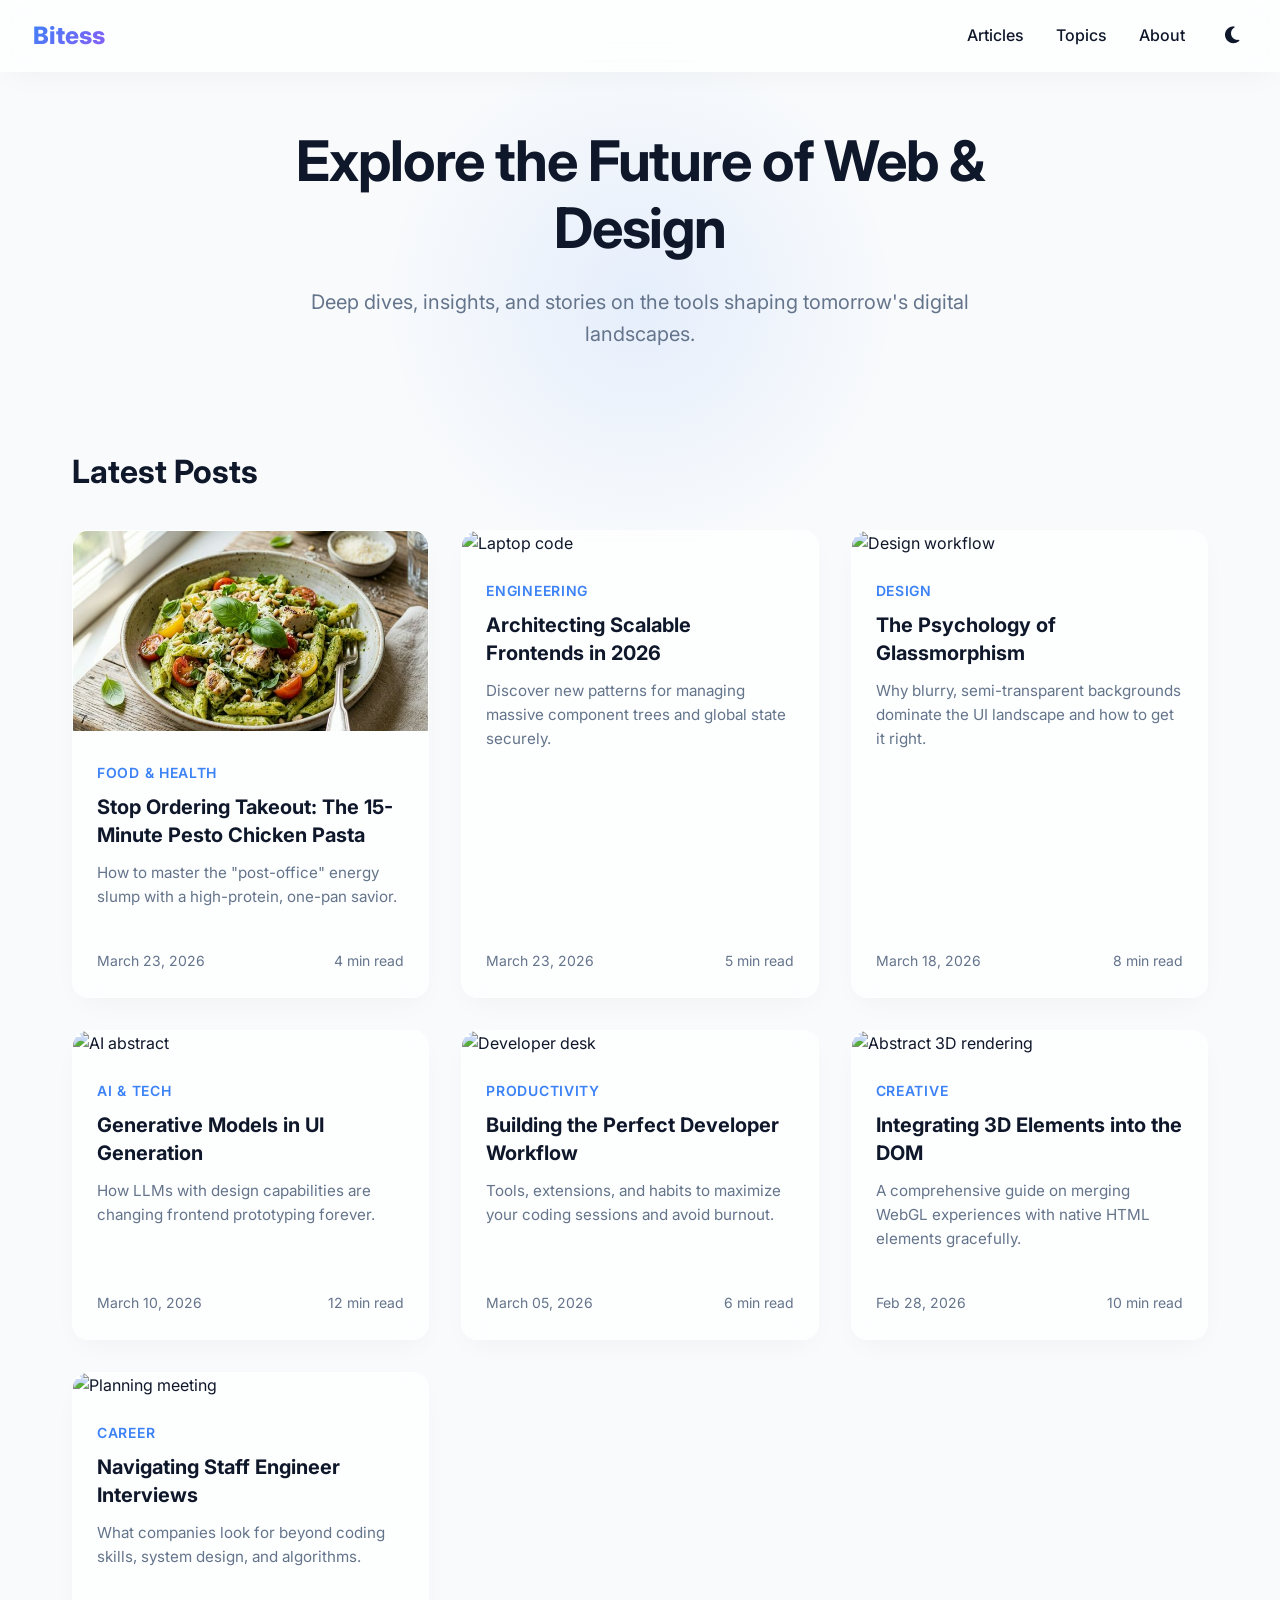
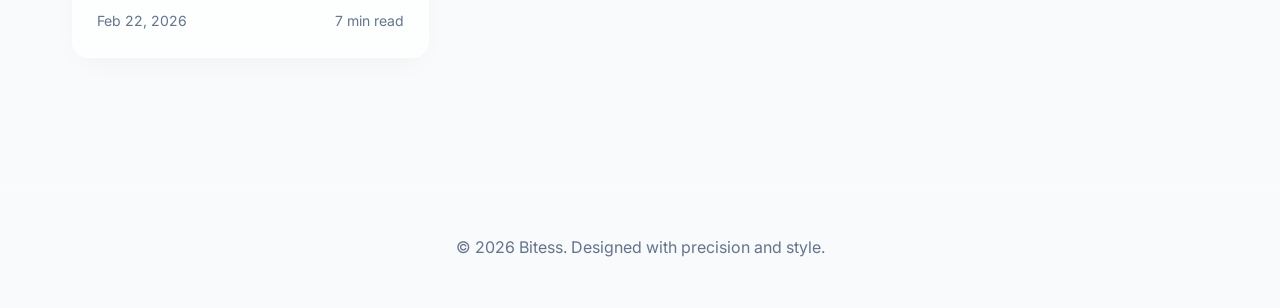
==== index.html @ e45619f3 "Update AdSense Publisher ID" ====
<!DOCTYPE html>
<html lang="en" data-theme="dark">
<head>
    <meta charset="UTF-8">
    <meta name="viewport" content="width=device-width, initial-scale=1.0">
    <meta name="description" content="A visually stunning modern blog exploring tech, design, and beyond.">
    <title>Bitess | Home</title>
    <!-- Modern Font: Inter -->
    <link href="https://fonts.googleapis.com/css2?family=Inter:wght@400;500;600;700;800&display=swap" rel="stylesheet">
    <!-- Google AdSense Placeholder (Replace Client ID) -->
    <script async src="https://pagead2.googlesyndication.com/pagead/js/adsbygoogle.js?client=332-722-9307" crossorigin="anonymous"></script>
    <!-- Font Awesome for dark mode icon -->
    <link rel="stylesheet" href="https://cdnjs.cloudflare.com/ajax/libs/font-awesome/6.4.0/css/all.min.css">
    <link rel="stylesheet" href="styles.css">
</head>
<body>
    <nav class="glass">
        <a href="index.html" class="logo">Bitess</a>
        <div class="nav-links">
            <a href="#">Articles</a>
            <a href="#">Topics</a>
            <a href="#">About</a>
            <button id="theme-toggle" aria-label="Toggle Theme">
                <i class="fas fa-sun"></i>
            </button>
        </div>
    </nav>

    <header class="hero">
        <h1 class="fade-up">Explore the Future of Web & Design</h1>
        <p class="fade-up">Deep dives, insights, and stories on the tools shaping tomorrow's digital landscapes.</p>
    </header>

    <main class="container">
        <h2 class="section-title fade-up">Latest Posts</h2>

        <!-- Google AdSense Ad Unit Placeholder -->
        <div style="text-align: center; margin: 2rem 0;" class="fade-up">
            <ins class="adsbygoogle"
                 style="display:block"
                 data-ad-client="332-722-9307"
                 data-ad-slot="XXXXXXXXXX"
                 data-ad-format="auto"
                 data-full-width-responsive="true"></ins>
            <script>
                 (adsbygoogle = window.adsbygoogle || []).push({});
            </script>
        </div>
        
        <div class="blog-grid">
            <!-- New Blog Card -->
            <a href="pesto-chicken-pasta.html" class="blog-card glass fade-up">
                <div class="card-img-wrapper">
                    <img src="assets/pesto.png" alt="Pesto Chicken Pasta" class="card-img">
                </div>
                <div class="card-content">
                    <span class="card-tag">Food & Health</span>
                    <h3 class="card-title">Stop Ordering Takeout: The 15-Minute Pesto Chicken Pasta</h3>
                    <p class="card-excerpt">How to master the "post-office" energy slump with a high-protein, one-pan savior.</p>
                    <div class="card-footer">
                        <span>March 23, 2026</span>
                        <span>4 min read</span>
                    </div>
                </div>
            </a>

            <!-- Blog Card 1 -->
            <a href="post.html" class="blog-card glass fade-up">
                <div class="card-img-wrapper">
                    <img src="https://images.unsplash.com/photo-1498050108023-c5249f4df085?auto=format&fit=crop&w=600&q=80" alt="Laptop code" class="card-img">
                </div>
                <div class="card-content">
                    <span class="card-tag">Engineering</span>
                    <h3 class="card-title">Architecting Scalable Frontends in 2026</h3>
                    <p class="card-excerpt">Discover new patterns for managing massive component trees and global state securely.</p>
                    <div class="card-footer">
                        <span>March 23, 2026</span>
                        <span>5 min read</span>
                    </div>
                </div>
            </a>

            <!-- Blog Card 2 -->
            <a href="post.html" class="blog-card glass fade-up">
                <div class="card-img-wrapper">
                    <img src="https://images.unsplash.com/photo-1558655146-d09347e92766?auto=format&fit=crop&w=600&q=80" alt="Design workflow" class="card-img">
                </div>
                <div class="card-content">
                    <span class="card-tag">Design</span>
                    <h3 class="card-title">The Psychology of Glassmorphism</h3>
                    <p class="card-excerpt">Why blurry, semi-transparent backgrounds dominate the UI landscape and how to get it right.</p>
                    <div class="card-footer">
                        <span>March 18, 2026</span>
                        <span>8 min read</span>
                    </div>
                </div>
            </a>

            <!-- Blog Card 3 -->
            <a href="post.html" class="blog-card glass fade-up">
                <div class="card-img-wrapper">
                    <img src="https://images.unsplash.com/photo-1550745165-9bc0b252726f?auto=format&fit=crop&w=600&q=80" alt="AI abstract" class="card-img">
                </div>
                <div class="card-content">
                    <span class="card-tag">AI & Tech</span>
                    <h3 class="card-title">Generative Models in UI Generation</h3>
                    <p class="card-excerpt">How LLMs with design capabilities are changing frontend prototyping forever.</p>
                    <div class="card-footer">
                        <span>March 10, 2026</span>
                        <span>12 min read</span>
                    </div>
                </div>
            </a>
            
            <!-- Blog Card 4 -->
            <a href="post.html" class="blog-card glass fade-up">
                <div class="card-img-wrapper">
                    <img src="https://images.unsplash.com/photo-1510915228340-29c85a43dcfe?auto=format&fit=crop&w=600&q=80" alt="Developer desk" class="card-img">
                </div>
                <div class="card-content">
                    <span class="card-tag">Productivity</span>
                    <h3 class="card-title">Building the Perfect Developer Workflow</h3>
                    <p class="card-excerpt">Tools, extensions, and habits to maximize your coding sessions and avoid burnout.</p>
                    <div class="card-footer">
                        <span>March 05, 2026</span>
                        <span>6 min read</span>
                    </div>
                </div>
            </a>

            <!-- Blog Card 5 -->
            <a href="post.html" class="blog-card glass fade-up">
                <div class="card-img-wrapper">
                    <img src="https://images.unsplash.com/photo-1618005182384-a83a8bd57fbe?auto=format&fit=crop&w=600&q=80" alt="Abstract 3D rendering" class="card-img">
                </div>
                <div class="card-content">
                    <span class="card-tag">Creative</span>
                    <h3 class="card-title">Integrating 3D Elements into the DOM</h3>
                    <p class="card-excerpt">A comprehensive guide on merging WebGL experiences with native HTML elements gracefully.</p>
                    <div class="card-footer">
                        <span>Feb 28, 2026</span>
                        <span>10 min read</span>
                    </div>
                </div>
            </a>

            <!-- Blog Card 6 -->
            <a href="post.html" class="blog-card glass fade-up">
                <div class="card-img-wrapper">
                    <img src="https://images.unsplash.com/photo-1454165804606-c3d57bc86b40?auto=format&fit=crop&w=600&q=80" alt="Planning meeting" class="card-img">
                </div>
                <div class="card-content">
                    <span class="card-tag">Career</span>
                    <h3 class="card-title">Navigating Staff Engineer Interviews</h3>
                    <p class="card-excerpt">What companies look for beyond coding skills, system design, and algorithms.</p>
                    <div class="card-footer">
                        <span>Feb 22, 2026</span>
                        <span>7 min read</span>
                    </div>
                </div>
            </a>
        </div>
    </main>

    <footer class="fade-up">
        <p>&copy; 2026 Bitess. Designed with precision and style.</p>
    </footer>

    <script src="script.js"></script>
</body>
</html>
---- styles.css ----
:root {
  --bg-color: #f8fafc;
  --text-main: #0f172a;
  --text-muted: #64748b;
  --accent: #3b82f6;
  --accent-hover: #2563eb;
  --card-bg: rgba(255, 255, 255, 0.7);
  --card-border: rgba(255, 255, 255, 0.5);
  --shadow: 0 10px 30px -10px rgba(0, 0, 0, 0.05);
  --nav-bg: rgba(248, 250, 252, 0.8);
  --gradient-1: #3b82f6;
  --gradient-2: #8b5cf6;
}

[data-theme="dark"] {
  --bg-color: #0f172a;
  --text-main: #f8fafc;
  --text-muted: #94a3b8;
  --accent: #60a5fa;
  --accent-hover: #93c5fd;
  --card-bg: rgba(30, 41, 59, 0.7);
  --card-border: rgba(255, 255, 255, 0.1);
  --shadow: 0 10px 30px -10px rgba(0, 0, 0, 0.5);
  --nav-bg: rgba(15, 23, 42, 0.8);
}

* {
  margin: 0;
  padding: 0;
  box-sizing: border-box;
}

body {
  font-family: 'Inter', sans-serif;
  background-color: var(--bg-color);
  color: var(--text-main);
  line-height: 1.6;
  transition: background-color 0.3s ease, color 0.3s ease;
  overflow-x: hidden;
}

/* Glassmorphism Utilities */
.glass {
  background: var(--card-bg);
  backdrop-filter: blur(12px);
  -webkit-backdrop-filter: blur(12px);
  border: 1px solid var(--card-border);
  box-shadow: var(--shadow);
}

/* Navigation */
nav {
  position: fixed;
  top: 0;
  width: 100%;
  z-index: 1000;
  padding: 1rem 2rem;
  display: flex;
  justify-content: space-between;
  align-items: center;
  border-bottom: 1px solid var(--card-border);
  background: var(--nav-bg);
  backdrop-filter: blur(16px);
  -webkit-backdrop-filter: blur(16px);
  transition: background-color 0.3s ease;
}

.logo {
  font-size: 1.5rem;
  font-weight: 800;
  background: linear-gradient(135deg, var(--gradient-1), var(--gradient-2));
  -webkit-background-clip: text;
  -webkit-text-fill-color: transparent;
  text-decoration: none;
}

.nav-links {
  display: flex;
  gap: 2rem;
  align-items: center;
}

.nav-links a {
  text-decoration: none;
  color: var(--text-main);
  font-weight: 500;
  transition: color 0.2s ease;
}

.nav-links a:hover {
  color: var(--accent);
}

#theme-toggle {
  background: none;
  border: none;
  color: var(--text-main);
  cursor: pointer;
  font-size: 1.2rem;
  padding: 0.5rem;
  border-radius: 50%;
  transition: background-color 0.2s ease;
}

#theme-toggle:hover {
  background-color: var(--card-border);
}

/* Hero Section */
.hero {
  padding: 8rem 2rem 4rem;
  text-align: center;
  max-width: 800px;
  margin: 0 auto;
  position: relative;
}

.hero::before {
  content: '';
  position: absolute;
  top: 0;
  left: 50%;
  transform: translateX(-50%);
  width: 600px;
  height: 600px;
  background: radial-gradient(circle, var(--accent) 0%, transparent 60%);
  opacity: 0.1;
  z-index: -1;
  pointer-events: none;
}

.hero h1 {
  font-size: 3.5rem;
  line-height: 1.2;
  margin-bottom: 1.5rem;
  letter-spacing: -0.02em;
}

.hero p {
  font-size: 1.25rem;
  color: var(--text-muted);
  margin-bottom: 2rem;
}

/* Blog Grid */
.container {
  max-width: 1200px;
  margin: 0 auto;
  padding: 0 2rem 4rem;
}

.section-title {
  font-size: 2rem;
  margin-bottom: 2rem;
  font-weight: 700;
}

.blog-grid {
  display: grid;
  grid-template-columns: repeat(auto-fill, minmax(320px, 1fr));
  gap: 2rem;
}

.blog-card {
  border-radius: 16px;
  overflow: hidden;
  text-decoration: none;
  color: inherit;
  transition: transform 0.3s ease, box-shadow 0.3s ease;
  display: flex;
  flex-direction: column;
}

.blog-card:hover {
  transform: translateY(-5px);
  box-shadow: 0 20px 40px -10px rgba(0, 0, 0, 0.1);
}

[data-theme="dark"] .blog-card:hover {
  box-shadow: 0 20px 40px -10px rgba(0, 0, 0, 0.6);
}

.card-img {
  width: 100%;
  height: 200px;
  object-fit: cover;
  transition: transform 0.5s ease;
}

.blog-card:hover .card-img {
  transform: scale(1.05);
}

.card-img-wrapper {
  overflow: hidden;
}

.card-content {
  padding: 1.5rem;
  flex-grow: 1;
  display: flex;
  flex-direction: column;
}

.card-tag {
  color: var(--accent);
  font-size: 0.875rem;
  font-weight: 600;
  text-transform: uppercase;
  letter-spacing: 0.05em;
  margin-bottom: 0.5rem;
}

.card-title {
  font-size: 1.25rem;
  margin-bottom: 0.75rem;
  font-weight: 700;
  line-height: 1.4;
}

.card-excerpt {
  color: var(--text-muted);
  font-size: 0.95rem;
  margin-bottom: 1.5rem;
  flex-grow: 1;
}

.card-footer {
  display: flex;
  justify-content: space-between;
  align-items: center;
  font-size: 0.875rem;
  color: var(--text-muted);
  border-top: 1px solid var(--card-border);
  padding-top: 1rem;
}

/* Post Page Styles */
.post-header {
  padding: 8rem 2rem 4rem;
  max-width: 800px;
  margin: 0 auto;
  text-align: center;
}

.post-meta {
  display: flex;
  justify-content: center;
  align-items: center;
  gap: 1rem;
  color: var(--text-muted);
  margin-bottom: 2rem;
}

.author-avatar {
  width: 40px;
  height: 40px;
  border-radius: 50%;
}

.post-hero-image {
  width: 100%;
  max-width: 1000px;
  height: auto;
  max-height: 500px;
  object-fit: cover;
  border-radius: 16px;
  margin: 0 auto 3rem;
  display: block;
}

.post-content {
  max-width: 680px;
  margin: 0 auto 4rem;
  font-size: 1.125rem;
  line-height: 1.8;
}

.post-content p {
  margin-bottom: 1.5rem;
}

.post-content h2 {
  font-size: 2rem;
  margin: 3rem 0 1.5rem;
}

.post-content img {
  width: 100%;
  border-radius: 12px;
  margin: 2rem 0;
}

.post-content blockquote {
  border-left: 4px solid var(--accent);
  padding-left: 1.5rem;
  margin: 2rem 0;
  font-style: italic;
  color: var(--text-muted);
}

/* Reading Progress Bar */
.progress-container {
  position: fixed;
  top: 73px; /* Below nav */
  left: 0;
  width: 100%;
  height: 4px;
  background: transparent;
  z-index: 999;
}

.progress-bar {
  height: 100%;
  background: linear-gradient(to right, var(--gradient-1), var(--gradient-2));
  width: 0%;
}

/* Animations */
.fade-up {
  opacity: 0;
  transform: translateY(20px);
  transition: opacity 0.6s ease-out, transform 0.6s ease-out;
}

.fade-up.visible {
  opacity: 1;
  transform: translateY(0);
}

/* Footer */
footer {
  text-align: center;
  padding: 3rem 2rem;
  border-top: 1px solid var(--card-border);
  color: var(--text-muted);
  margin-top: 4rem;
}

/* Responsive */
@media (max-width: 768px) {
  .hero h1 {
    font-size: 2.5rem;
  }
  .nav-links {
    display: none; /* In a real app, add a hamburger menu */
  }
}
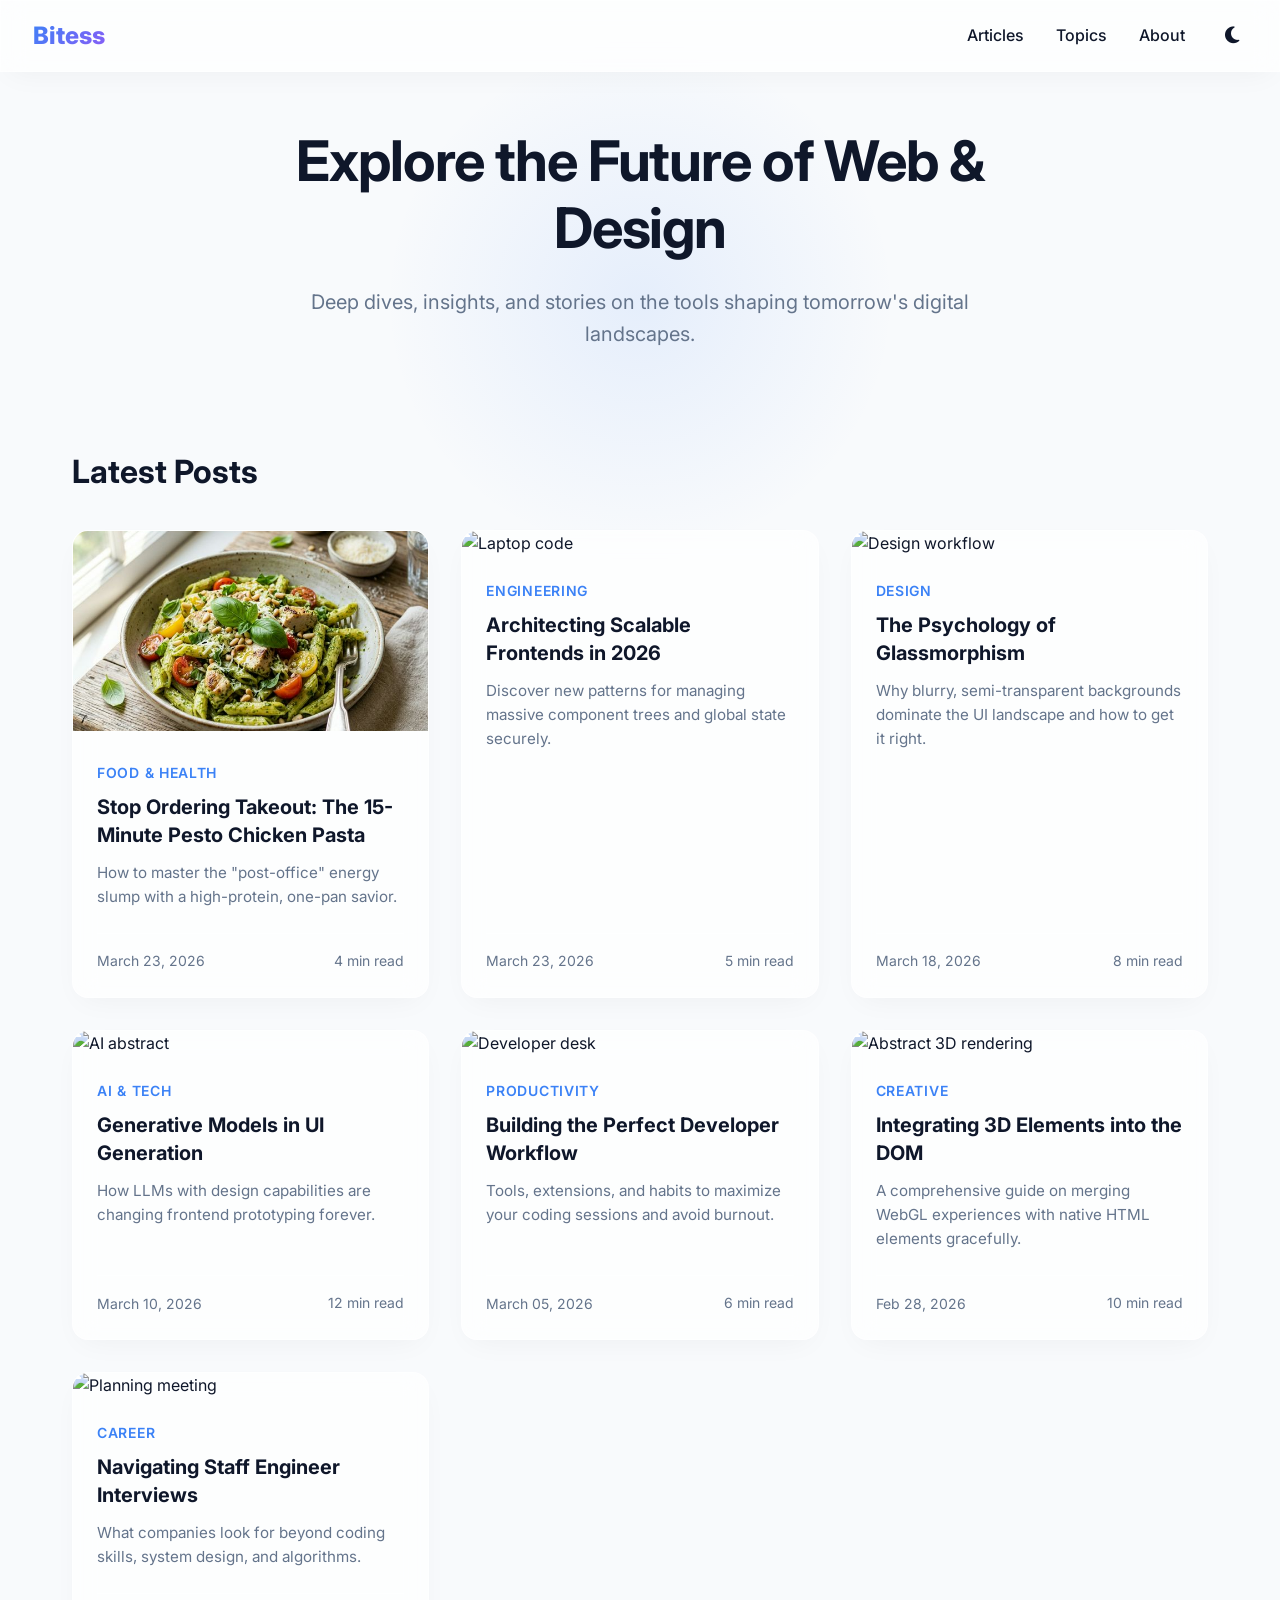
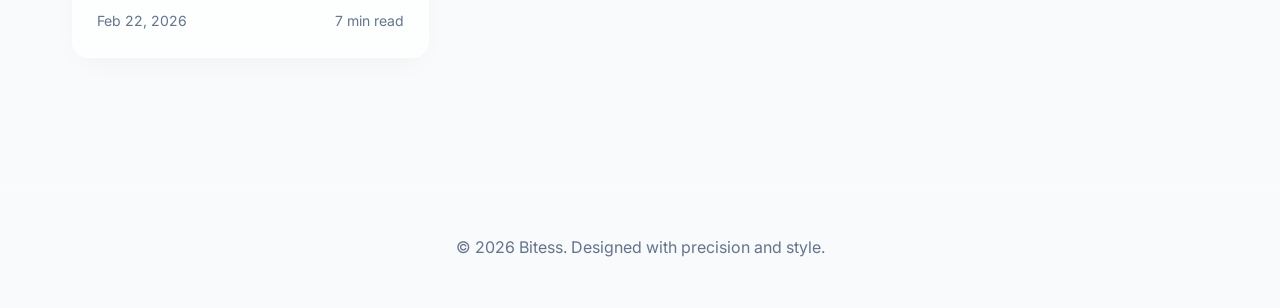
==== commit f41ce0ed: "Implement full SEO tagging including OG, Twitter Cards, Sitemap, and Robots" ====
--- a/index.html
+++ b/index.html
@@ -4,6 +4,12 @@
     <meta charset="UTF-8">
     <meta name="viewport" content="width=device-width, initial-scale=1.0">
     <meta name="description" content="A visually stunning modern blog exploring tech, design, and beyond.">
+    <meta property="og:title" content="Bitess | Home">
+    <meta property="og:description" content="A visually stunning modern blog exploring tech, design, and beyond.">
+    <meta property="og:image" content="https://images.unsplash.com/photo-1498050108023-c5249f4df085?auto=format&fit=crop&w=1200&q=80">
+    <meta property="og:url" content="https://midhlajsha.github.io/blog-website-design/index.html">
+    <meta name="twitter:card" content="summary_large_image">
+    <link rel="canonical" href="https://midhlajsha.github.io/blog-website-design/index.html">
     <title>Bitess | Home</title>
     <!-- Modern Font: Inter -->
     <link href="https://fonts.googleapis.com/css2?family=Inter:wght@400;500;600;700;800&display=swap" rel="stylesheet">
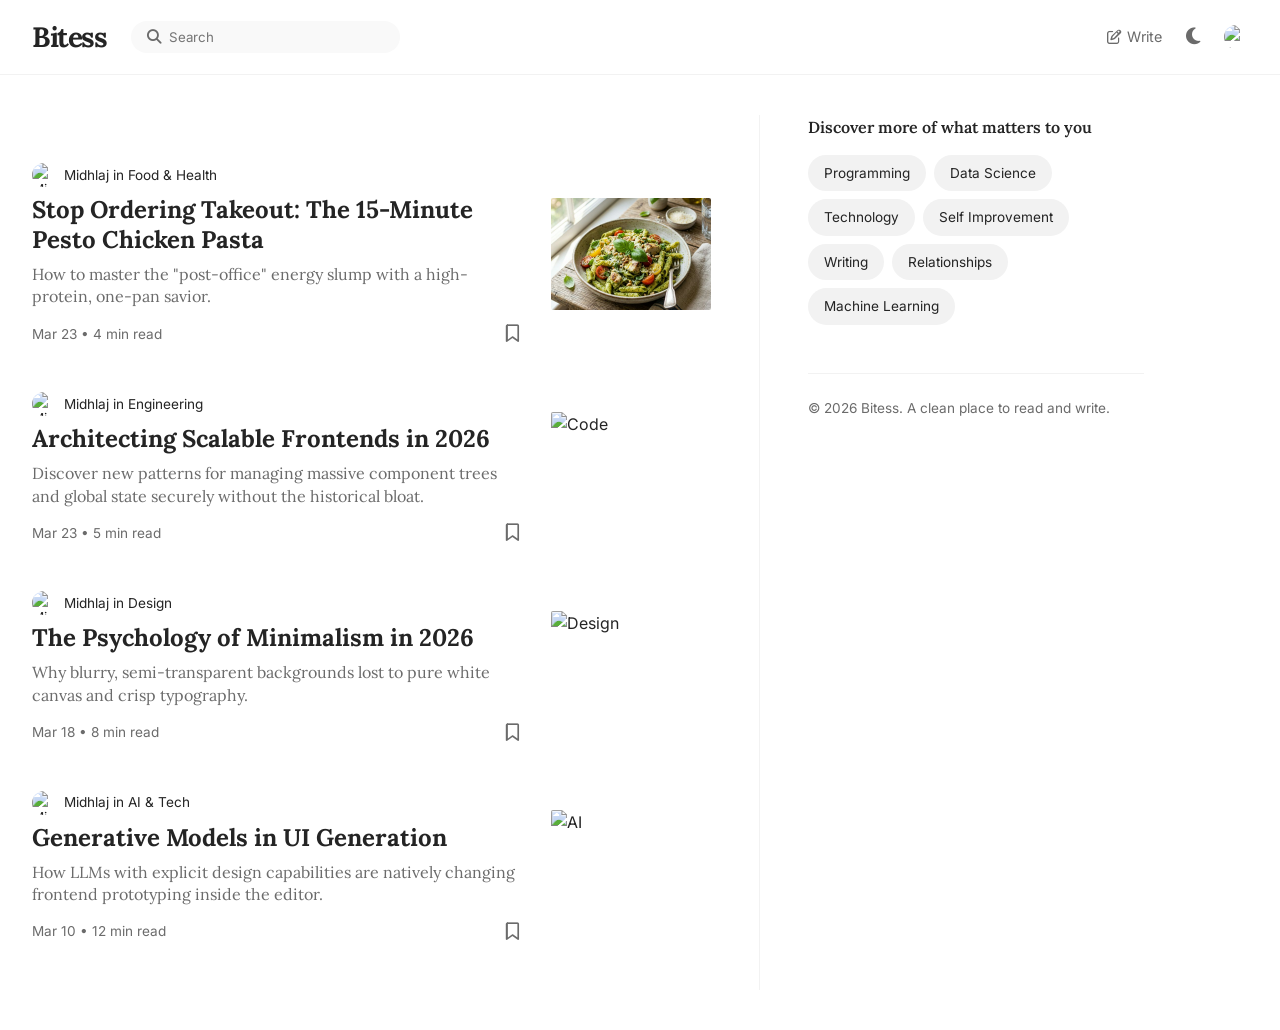
==== commit 8fdd8f3e: "Complete overhaul to Medium.com minimalist aesthetic and layout" ====
--- a/index.html
+++ b/index.html
@@ -1,5 +1,5 @@
 <!DOCTYPE html>
-<html lang="en" data-theme="dark">
+<html lang="en" data-theme="light">
 <head>
     <meta charset="UTF-8">
     <meta name="viewport" content="width=device-width, initial-scale=1.0">
@@ -11,166 +11,138 @@
     <meta name="twitter:card" content="summary_large_image">
     <link rel="canonical" href="https://midhlajsha.github.io/blog-website-design/index.html">
     <title>Bitess | Home</title>
-    <!-- Modern Font: Inter -->
-    <link href="https://fonts.googleapis.com/css2?family=Inter:wght@400;500;600;700;800&display=swap" rel="stylesheet">
-    <!-- Google AdSense Placeholder (Replace Client ID) -->
+    
+    <!-- Fonts: Inter (UI) & Lora (Reading) -->
+    <link href="https://fonts.googleapis.com/css2?family=Inter:wght@400;500;600;700&family=Lora:ital,wght@0,400;0,600;0,700;1,400&display=swap" rel="stylesheet">
+    
+    <!-- Google AdSense Placeholder -->
     <script async src="https://pagead2.googlesyndication.com/pagead/js/adsbygoogle.js?client=332-722-9307" crossorigin="anonymous"></script>
-    <!-- Font Awesome for dark mode icon -->
+    
+    <!-- Font Awesome -->
     <link rel="stylesheet" href="https://cdnjs.cloudflare.com/ajax/libs/font-awesome/6.4.0/css/all.min.css">
     <link rel="stylesheet" href="styles.css">
 </head>
 <body>
-    <nav class="glass">
-        <a href="index.html" class="logo">Bitess</a>
-        <div class="nav-links">
-            <a href="#">Articles</a>
-            <a href="#">Topics</a>
-            <a href="#">About</a>
+    <nav>
+        <div class="nav-left">
+            <a href="index.html" class="logo">Bitess</a>
+            <div class="search-bar">
+                <i class="fas fa-search" style="color: var(--text-muted); font-size: 0.9rem;"></i>
+                <input type="text" placeholder="Search">
+            </div>
+        </div>
+        <div class="nav-right nav-links">
+            <a href="#" class="write-btn"><i class="far fa-edit"></i> Write</a>
             <button id="theme-toggle" aria-label="Toggle Theme">
-                <i class="fas fa-sun"></i>
+                <i class="fas fa-moon"></i>
             </button>
+            <img src="https://images.unsplash.com/photo-1599566150163-29194dcaad36?auto=format&fit=crop&w=100&q=80" alt="Avatar" class="author-tiny-avatar" style="cursor: pointer;">
         </div>
     </nav>
 
-    <header class="hero">
-        <h1 class="fade-up">Explore the Future of Web & Design</h1>
-        <p class="fade-up">Deep dives, insights, and stories on the tools shaping tomorrow's digital landscapes.</p>
-    </header>
+    <div class="layout-wrapper">
+        <!-- Main Feed (Left) -->
+        <main class="main-feed">
+            <!-- Google AdSense Ad Unit -->
+            <div style="text-align: center; margin-bottom: 3rem;" class="fade-up">
+                <ins class="adsbygoogle"
+                     style="display:block"
+                     data-ad-client="332-722-9307"
+                     data-ad-slot="XXXXXXXXXX"
+                     data-ad-format="auto"
+                     data-full-width-responsive="true"></ins>
+                <script>
+                     (adsbygoogle = window.adsbygoogle || []).push({});
+                </script>
+            </div>
 
-    <main class="container">
-        <h2 class="section-title fade-up">Latest Posts</h2>
-
-        <!-- Google AdSense Ad Unit Placeholder -->
-        <div style="text-align: center; margin: 2rem 0;" class="fade-up">
-            <ins class="adsbygoogle"
-                 style="display:block"
-                 data-ad-client="332-722-9307"
-                 data-ad-slot="XXXXXXXXXX"
-                 data-ad-format="auto"
-                 data-full-width-responsive="true"></ins>
-            <script>
-                 (adsbygoogle = window.adsbygoogle || []).push({});
-            </script>
-        </div>
-        
-        <div class="blog-grid">
-            <!-- New Blog Card -->
-            <a href="pesto-chicken-pasta.html" class="blog-card glass fade-up">
-                <div class="card-img-wrapper">
-                    <img src="assets/pesto.png" alt="Pesto Chicken Pasta" class="card-img">
-                </div>
+            <!-- New Article -->
+            <a href="pesto-chicken-pasta.html" class="feed-card fade-up">
                 <div class="card-content">
-                    <span class="card-tag">Food & Health</span>
-                    <h3 class="card-title">Stop Ordering Takeout: The 15-Minute Pesto Chicken Pasta</h3>
+                    <div class="card-author-row">
+                        <img src="https://images.unsplash.com/photo-1599566150163-29194dcaad36?auto=format&fit=crop&w=100&q=80" alt="Midhlaj" class="author-tiny-avatar">
+                        <span>Midhlaj in Food & Health</span>
+                    </div>
+                    <h2 class="card-title">Stop Ordering Takeout: The 15-Minute Pesto Chicken Pasta</h2>
                     <p class="card-excerpt">How to master the "post-office" energy slump with a high-protein, one-pan savior.</p>
                     <div class="card-footer">
-                        <span>March 23, 2026</span>
-                        <span>4 min read</span>
+                        <span>Mar 23 &bull; 4 min read</span>
+                        <i class="far fa-bookmark" style="font-size: 1.1rem;"></i>
                     </div>
                 </div>
+                <img src="assets/pesto.png" alt="Pesto Pasta" class="card-thumb">
             </a>
 
-            <!-- Blog Card 1 -->
-            <a href="post.html" class="blog-card glass fade-up">
-                <div class="card-img-wrapper">
-                    <img src="https://images.unsplash.com/photo-1498050108023-c5249f4df085?auto=format&fit=crop&w=600&q=80" alt="Laptop code" class="card-img">
-                </div>
+            <!-- Article 1 -->
+            <a href="post.html" class="feed-card fade-up">
                 <div class="card-content">
-                    <span class="card-tag">Engineering</span>
-                    <h3 class="card-title">Architecting Scalable Frontends in 2026</h3>
-                    <p class="card-excerpt">Discover new patterns for managing massive component trees and global state securely.</p>
+                    <div class="card-author-row">
+                        <img src="https://images.unsplash.com/photo-1599566150163-29194dcaad36?auto=format&fit=crop&w=100&q=80" alt="Midhlaj" class="author-tiny-avatar">
+                        <span>Midhlaj in Engineering</span>
+                    </div>
+                    <h2 class="card-title">Architecting Scalable Frontends in 2026</h2>
+                    <p class="card-excerpt">Discover new patterns for managing massive component trees and global state securely without the historical bloat.</p>
                     <div class="card-footer">
-                        <span>March 23, 2026</span>
-                        <span>5 min read</span>
+                        <span>Mar 23 &bull; 5 min read</span>
+                        <i class="far fa-bookmark" style="font-size: 1.1rem;"></i>
                     </div>
                 </div>
+                <img src="https://images.unsplash.com/photo-1498050108023-c5249f4df085?auto=format&fit=crop&w=400&q=80" alt="Code" class="card-thumb">
             </a>
 
-            <!-- Blog Card 2 -->
-            <a href="post.html" class="blog-card glass fade-up">
-                <div class="card-img-wrapper">
-                    <img src="https://images.unsplash.com/photo-1558655146-d09347e92766?auto=format&fit=crop&w=600&q=80" alt="Design workflow" class="card-img">
-                </div>
+            <!-- Article 2 -->
+            <a href="post.html" class="feed-card fade-up">
                 <div class="card-content">
-                    <span class="card-tag">Design</span>
-                    <h3 class="card-title">The Psychology of Glassmorphism</h3>
-                    <p class="card-excerpt">Why blurry, semi-transparent backgrounds dominate the UI landscape and how to get it right.</p>
+                    <div class="card-author-row">
+                        <img src="https://images.unsplash.com/photo-1599566150163-29194dcaad36?auto=format&fit=crop&w=100&q=80" alt="Midhlaj" class="author-tiny-avatar">
+                        <span>Midhlaj in Design</span>
+                    </div>
+                    <h2 class="card-title">The Psychology of Minimalism in 2026</h2>
+                    <p class="card-excerpt">Why blurry, semi-transparent backgrounds lost to pure white canvas and crisp typography.</p>
                     <div class="card-footer">
-                        <span>March 18, 2026</span>
-                        <span>8 min read</span>
+                        <span>Mar 18 &bull; 8 min read</span>
+                        <i class="far fa-bookmark" style="font-size: 1.1rem;"></i>
                     </div>
                 </div>
+                <img src="https://images.unsplash.com/photo-1558655146-d09347e92766?auto=format&fit=crop&w=400&q=80" alt="Design" class="card-thumb">
             </a>
 
-            <!-- Blog Card 3 -->
-            <a href="post.html" class="blog-card glass fade-up">
-                <div class="card-img-wrapper">
-                    <img src="https://images.unsplash.com/photo-1550745165-9bc0b252726f?auto=format&fit=crop&w=600&q=80" alt="AI abstract" class="card-img">
-                </div>
+            <!-- Article 3 -->
+            <a href="post.html" class="feed-card fade-up">
                 <div class="card-content">
-                    <span class="card-tag">AI & Tech</span>
-                    <h3 class="card-title">Generative Models in UI Generation</h3>
-                    <p class="card-excerpt">How LLMs with design capabilities are changing frontend prototyping forever.</p>
+                    <div class="card-author-row">
+                        <img src="https://images.unsplash.com/photo-1599566150163-29194dcaad36?auto=format&fit=crop&w=100&q=80" alt="Midhlaj" class="author-tiny-avatar">
+                        <span>Midhlaj in AI & Tech</span>
+                    </div>
+                    <h2 class="card-title">Generative Models in UI Generation</h2>
+                    <p class="card-excerpt">How LLMs with explicit design capabilities are natively changing frontend prototyping inside the editor.</p>
                     <div class="card-footer">
-                        <span>March 10, 2026</span>
-                        <span>12 min read</span>
+                        <span>Mar 10 &bull; 12 min read</span>
+                        <i class="far fa-bookmark" style="font-size: 1.1rem;"></i>
                     </div>
                 </div>
+                <img src="https://images.unsplash.com/photo-1550745165-9bc0b252726f?auto=format&fit=crop&w=400&q=80" alt="AI" class="card-thumb">
             </a>
+        </main>
+
+        <!-- Sidebar (Right) -->
+        <aside class="sidebar fade-up">
+            <h3>Discover more of what matters to you</h3>
+            <div class="topics-cloud">
+                <a href="#" class="topic-tag">Programming</a>
+                <a href="#" class="topic-tag">Data Science</a>
+                <a href="#" class="topic-tag">Technology</a>
+                <a href="#" class="topic-tag">Self Improvement</a>
+                <a href="#" class="topic-tag">Writing</a>
+                <a href="#" class="topic-tag">Relationships</a>
+                <a href="#" class="topic-tag">Machine Learning</a>
+            </div>
             
-            <!-- Blog Card 4 -->
-            <a href="post.html" class="blog-card glass fade-up">
-                <div class="card-img-wrapper">
-                    <img src="https://images.unsplash.com/photo-1510915228340-29c85a43dcfe?auto=format&fit=crop&w=600&q=80" alt="Developer desk" class="card-img">
-                </div>
-                <div class="card-content">
-                    <span class="card-tag">Productivity</span>
-                    <h3 class="card-title">Building the Perfect Developer Workflow</h3>
-                    <p class="card-excerpt">Tools, extensions, and habits to maximize your coding sessions and avoid burnout.</p>
-                    <div class="card-footer">
-                        <span>March 05, 2026</span>
-                        <span>6 min read</span>
-                    </div>
-                </div>
-            </a>
-
-            <!-- Blog Card 5 -->
-            <a href="post.html" class="blog-card glass fade-up">
-                <div class="card-img-wrapper">
-                    <img src="https://images.unsplash.com/photo-1618005182384-a83a8bd57fbe?auto=format&fit=crop&w=600&q=80" alt="Abstract 3D rendering" class="card-img">
-                </div>
-                <div class="card-content">
-                    <span class="card-tag">Creative</span>
-                    <h3 class="card-title">Integrating 3D Elements into the DOM</h3>
-                    <p class="card-excerpt">A comprehensive guide on merging WebGL experiences with native HTML elements gracefully.</p>
-                    <div class="card-footer">
-                        <span>Feb 28, 2026</span>
-                        <span>10 min read</span>
-                    </div>
-                </div>
-            </a>
-
-            <!-- Blog Card 6 -->
-            <a href="post.html" class="blog-card glass fade-up">
-                <div class="card-img-wrapper">
-                    <img src="https://images.unsplash.com/photo-1454165804606-c3d57bc86b40?auto=format&fit=crop&w=600&q=80" alt="Planning meeting" class="card-img">
-                </div>
-                <div class="card-content">
-                    <span class="card-tag">Career</span>
-                    <h3 class="card-title">Navigating Staff Engineer Interviews</h3>
-                    <p class="card-excerpt">What companies look for beyond coding skills, system design, and algorithms.</p>
-                    <div class="card-footer">
-                        <span>Feb 22, 2026</span>
-                        <span>7 min read</span>
-                    </div>
-                </div>
-            </a>
-        </div>
-    </main>
-
-    <footer class="fade-up">
-        <p>&copy; 2026 Bitess. Designed with precision and style.</p>
-    </footer>
+            <div style="margin-top: 3rem; border-top: 1px solid var(--border-color); padding-top: 1.5rem; color: var(--text-muted); font-size: 0.85rem;">
+                <p>&copy; 2026 Bitess. A clean place to read and write.</p>
+            </div>
+        </aside>
+    </div>
 
     <script src="script.js"></script>
 </body>
--- a/styles.css
+++ b/styles.css
@@ -1,27 +1,20 @@
 :root {
-  --bg-color: #f8fafc;
-  --text-main: #0f172a;
-  --text-muted: #64748b;
-  --accent: #3b82f6;
-  --accent-hover: #2563eb;
-  --card-bg: rgba(255, 255, 255, 0.7);
-  --card-border: rgba(255, 255, 255, 0.5);
-  --shadow: 0 10px 30px -10px rgba(0, 0, 0, 0.05);
-  --nav-bg: rgba(248, 250, 252, 0.8);
-  --gradient-1: #3b82f6;
-  --gradient-2: #8b5cf6;
+  --bg-color: #ffffff;
+  --text-main: #242424;
+  --text-muted: #6B6B6B;
+  --border-color: #f2f2f2;
+  --accent: #1A8917; /* Medium Green */
+  --accent-hover: #156d12;
+  --font-ui: 'Inter', -apple-system, BlinkMacSystemFont, "Segoe UI", Roboto, Helvetica, Arial, sans-serif;
+  --font-reading: 'Lora', source-serif-pro, Georgia, Cambria, "Times New Roman", Times, serif;
 }
 
 [data-theme="dark"] {
-  --bg-color: #0f172a;
-  --text-main: #f8fafc;
-  --text-muted: #94a3b8;
-  --accent: #60a5fa;
-  --accent-hover: #93c5fd;
-  --card-bg: rgba(30, 41, 59, 0.7);
-  --card-border: rgba(255, 255, 255, 0.1);
-  --shadow: 0 10px 30px -10px rgba(0, 0, 0, 0.5);
-  --nav-bg: rgba(15, 23, 42, 0.8);
+  --bg-color: #121212;
+  --text-main: #rgba(255, 255, 255, 0.9);
+  --text-muted: #b3b3b3;
+  --border-color: #2F2F2F;
+  --accent: #1A8917;
 }
 
 * {
@@ -31,318 +24,309 @@
 }
 
 body {
-  font-family: 'Inter', sans-serif;
+  font-family: var(--font-ui);
   background-color: var(--bg-color);
   color: var(--text-main);
-  line-height: 1.6;
-  transition: background-color 0.3s ease, color 0.3s ease;
-  overflow-x: hidden;
-}
-
-/* Glassmorphism Utilities */
-.glass {
-  background: var(--card-bg);
-  backdrop-filter: blur(12px);
-  -webkit-backdrop-filter: blur(12px);
-  border: 1px solid var(--card-border);
-  box-shadow: var(--shadow);
-}
-
-/* Navigation */
+  line-height: 1.5;
+  -webkit-font-smoothing: antialiased;
+  transition: background-color 0.2s ease, color 0.2s ease;
+}
+
+/* Typography Utilities */
+h1, h2, h3, h4, .serif-text {
+  font-family: var(--font-reading);
+}
+
+/* Nav */
 nav {
-  position: fixed;
+  display: flex;
+  justify-content: space-between;
+  align-items: center;
+  padding: 1rem 2rem;
+  border-bottom: 1px solid var(--border-color);
+  background: var(--bg-color);
+  position: sticky;
   top: 0;
-  width: 100%;
   z-index: 1000;
-  padding: 1rem 2rem;
-  display: flex;
-  justify-content: space-between;
-  align-items: center;
-  border-bottom: 1px solid var(--card-border);
-  background: var(--nav-bg);
-  backdrop-filter: blur(16px);
-  -webkit-backdrop-filter: blur(16px);
-  transition: background-color 0.3s ease;
+}
+
+.nav-left {
+  display: flex;
+  align-items: center;
+  gap: 1.5rem;
 }
 
 .logo {
+  font-family: var(--font-reading);
+  font-weight: 700;
+  font-size: 1.75rem;
+  color: var(--text-main);
+  text-decoration: none;
+  letter-spacing: -0.05em;
+}
+
+.search-bar {
+  display: flex;
+  align-items: center;
+  background: #f9f9f9;
+  border-radius: 20px;
+  padding: 0.5rem 1rem;
+}
+[data-theme="dark"] .search-bar { background: #2F2F2F; }
+
+.search-bar input {
+  border: none;
+  background: transparent;
+  outline: none;
+  font-family: var(--font-ui);
+  margin-left: 0.5rem;
+  color: var(--text-main);
+}
+
+.nav-right {
+  display: flex;
+  align-items: center;
+  gap: 1.5rem;
+}
+
+.nav-links a {
+  text-decoration: none;
+  color: var(--text-muted);
+  font-size: 0.9rem;
+}
+
+.write-btn {
+  display: flex;
+  align-items: center;
+  gap: 0.4rem;
+  color: var(--text-muted);
+  text-decoration: none;
+  font-size: 0.9rem;
+}
+
+#theme-toggle {
+  background: none; border: none; font-size: 1.2rem; color: var(--text-muted); cursor: pointer;
+}
+
+/* Homepage Layout */
+.layout-wrapper {
+  max-width: 1336px;
+  margin: 0 auto;
+  display: flex;
+  padding: 2.5rem 2rem;
+  gap: 3rem;
+}
+
+.main-feed {
+  flex: 1;
+  max-width: 728px;
+  border-right: 1px solid var(--border-color);
+  padding-right: 3rem;
+}
+
+.sidebar {
+  width: 336px;
+  position: sticky;
+  top: 80px;
+  height: max-content;
+}
+
+/* Feed Cards */
+.feed-card {
+  display: flex;
+  align-items: center;
+  gap: 2rem;
+  margin-bottom: 3rem;
+  text-decoration: none;
+  color: inherit;
+}
+
+.card-content {
+  flex: 1;
+  display: flex;
+  flex-direction: column;
+  justify-content: center;
+}
+
+.card-author-row {
+  display: flex;
+  align-items: center;
+  gap: 0.5rem;
+  margin-bottom: 0.5rem;
+  font-size: 0.85rem;
+}
+
+.author-tiny-avatar {
+  width: 24px;
+  height: 24px;
+  border-radius: 50%;
+}
+
+.card-title {
+  font-family: var(--font-reading);
   font-size: 1.5rem;
   font-weight: 800;
-  background: linear-gradient(135deg, var(--gradient-1), var(--gradient-2));
-  -webkit-background-clip: text;
-  -webkit-text-fill-color: transparent;
-  text-decoration: none;
-}
-
-.nav-links {
-  display: flex;
-  gap: 2rem;
-  align-items: center;
-}
-
-.nav-links a {
-  text-decoration: none;
-  color: var(--text-main);
+  line-height: 1.25;
+  margin-bottom: 0.5rem;
+}
+
+.card-excerpt {
+  font-family: var(--font-reading);
+  font-size: 1rem;
+  color: var(--text-muted);
+  line-height: 1.4;
+  margin-bottom: 1rem;
+  display: -webkit-box;
+  -webkit-line-clamp: 2;
+  -webkit-box-orient: vertical;
+  overflow: hidden;
+}
+
+.card-footer {
+  display: flex;
+  justify-content: space-between;
+  align-items: center;
+  font-size: 0.85rem;
+  color: var(--text-muted);
+}
+
+.card-thumb {
+  width: 160px;
+  height: 112px;
+  object-fit: cover;
+  border-radius: 2px;
+}
+
+/* Sidebar Styling */
+.sidebar h3 {
+  font-size: 1rem;
+  font-weight: 600;
+  margin-bottom: 1rem;
+}
+
+.topics-cloud {
+  display: flex;
+  flex-wrap: wrap;
+  gap: 0.5rem;
+}
+
+.topic-tag {
+  background: var(--border-color);
+  padding: 0.5rem 1rem;
+  border-radius: 20px;
+  text-decoration: none;
+  color: var(--text-main);
+  font-size: 0.85rem;
+}
+
+/* Article Reading Page */
+.article-wrapper {
+  max-width: 680px;
+  margin: 4rem auto;
+  padding: 0 1.5rem;
+}
+
+.article-title {
+  font-family: var(--font-reading);
+  font-size: 2.75rem;
+  font-weight: 700;
+  line-height: 1.25;
+  margin-bottom: 1rem;
+  color: var(--text-main);
+}
+
+.article-subtitle {
+  font-family: var(--font-reading);
+  font-size: 1.35rem;
+  color: var(--text-muted);
+  line-height: 1.4;
+  margin-bottom: 2rem;
+}
+
+.article-author-card {
+  display: flex;
+  align-items: center;
+  gap: 1rem;
+  margin-bottom: 2rem;
+}
+
+.article-author-avatar {
+  width: 44px;
+  height: 44px;
+  border-radius: 50%;
+}
+
+.author-meta {
+  display: flex;
+  flex-direction: column;
+}
+
+.author-name {
   font-weight: 500;
-  transition: color 0.2s ease;
-}
-
-.nav-links a:hover {
-  color: var(--accent);
-}
-
-#theme-toggle {
-  background: none;
-  border: none;
-  color: var(--text-main);
-  cursor: pointer;
-  font-size: 1.2rem;
-  padding: 0.5rem;
-  border-radius: 50%;
-  transition: background-color 0.2s ease;
-}
-
-#theme-toggle:hover {
-  background-color: var(--card-border);
-}
-
-/* Hero Section */
-.hero {
-  padding: 8rem 2rem 4rem;
-  text-align: center;
-  max-width: 800px;
-  margin: 0 auto;
-  position: relative;
-}
-
-.hero::before {
-  content: '';
-  position: absolute;
-  top: 0;
-  left: 50%;
-  transform: translateX(-50%);
-  width: 600px;
-  height: 600px;
-  background: radial-gradient(circle, var(--accent) 0%, transparent 60%);
-  opacity: 0.1;
-  z-index: -1;
-  pointer-events: none;
-}
-
-.hero h1 {
-  font-size: 3.5rem;
-  line-height: 1.2;
+  font-size: 1rem;
+}
+
+.author-details {
+  font-size: 0.85rem;
+  color: var(--text-muted);
+}
+
+.article-stats-bar {
+  border-top: 1px solid var(--border-color);
+  border-bottom: 1px solid var(--border-color);
+  padding: 1rem 0;
+  display: flex;
+  justify-content: space-between;
+  color: var(--text-muted);
+  font-size: 0.9rem;
+  margin-bottom: 3rem;
+}
+
+.article-body {
+  font-family: var(--font-reading);
+  font-size: 1.25rem;
+  line-height: 1.7;
+  color: var(--text-main);
+}
+
+.article-body p {
   margin-bottom: 1.5rem;
-  letter-spacing: -0.02em;
-}
-
-.hero p {
-  font-size: 1.25rem;
-  color: var(--text-muted);
-  margin-bottom: 2rem;
-}
-
-/* Blog Grid */
-.container {
-  max-width: 1200px;
-  margin: 0 auto;
-  padding: 0 2rem 4rem;
-}
-
-.section-title {
-  font-size: 2rem;
-  margin-bottom: 2rem;
+}
+
+.article-body h2 {
+  font-size: 1.5rem;
   font-weight: 700;
-}
-
-.blog-grid {
-  display: grid;
-  grid-template-columns: repeat(auto-fill, minmax(320px, 1fr));
-  gap: 2rem;
-}
-
-.blog-card {
-  border-radius: 16px;
-  overflow: hidden;
-  text-decoration: none;
-  color: inherit;
-  transition: transform 0.3s ease, box-shadow 0.3s ease;
-  display: flex;
-  flex-direction: column;
-}
-
-.blog-card:hover {
-  transform: translateY(-5px);
-  box-shadow: 0 20px 40px -10px rgba(0, 0, 0, 0.1);
-}
-
-[data-theme="dark"] .blog-card:hover {
-  box-shadow: 0 20px 40px -10px rgba(0, 0, 0, 0.6);
-}
-
-.card-img {
+  margin-top: 3rem;
+  margin-bottom: 1rem;
+}
+
+.article-body img {
   width: 100%;
-  height: 200px;
-  object-fit: cover;
-  transition: transform 0.5s ease;
-}
-
-.blog-card:hover .card-img {
-  transform: scale(1.05);
-}
-
-.card-img-wrapper {
-  overflow: hidden;
-}
-
-.card-content {
-  padding: 1.5rem;
-  flex-grow: 1;
-  display: flex;
-  flex-direction: column;
-}
-
-.card-tag {
-  color: var(--accent);
-  font-size: 0.875rem;
-  font-weight: 600;
-  text-transform: uppercase;
-  letter-spacing: 0.05em;
-  margin-bottom: 0.5rem;
-}
-
-.card-title {
-  font-size: 1.25rem;
-  margin-bottom: 0.75rem;
-  font-weight: 700;
-  line-height: 1.4;
-}
-
-.card-excerpt {
-  color: var(--text-muted);
-  font-size: 0.95rem;
-  margin-bottom: 1.5rem;
-  flex-grow: 1;
-}
-
-.card-footer {
-  display: flex;
-  justify-content: space-between;
-  align-items: center;
-  font-size: 0.875rem;
-  color: var(--text-muted);
-  border-top: 1px solid var(--card-border);
-  padding-top: 1rem;
-}
-
-/* Post Page Styles */
-.post-header {
-  padding: 8rem 2rem 4rem;
-  max-width: 800px;
-  margin: 0 auto;
-  text-align: center;
-}
-
-.post-meta {
-  display: flex;
-  justify-content: center;
-  align-items: center;
-  gap: 1rem;
-  color: var(--text-muted);
-  margin-bottom: 2rem;
-}
-
-.author-avatar {
-  width: 40px;
-  height: 40px;
-  border-radius: 50%;
-}
-
-.post-hero-image {
-  width: 100%;
-  max-width: 1000px;
-  height: auto;
-  max-height: 500px;
-  object-fit: cover;
-  border-radius: 16px;
-  margin: 0 auto 3rem;
-  display: block;
-}
-
-.post-content {
-  max-width: 680px;
-  margin: 0 auto 4rem;
-  font-size: 1.125rem;
-  line-height: 1.8;
-}
-
-.post-content p {
-  margin-bottom: 1.5rem;
-}
-
-.post-content h2 {
-  font-size: 2rem;
-  margin: 3rem 0 1.5rem;
-}
-
-.post-content img {
-  width: 100%;
-  border-radius: 12px;
-  margin: 2rem 0;
-}
-
-.post-content blockquote {
-  border-left: 4px solid var(--accent);
+  margin: 3rem 0;
+}
+
+.article-body blockquote {
+  font-family: var(--font-reading);
+  font-style: italic;
+  font-size: 1.5rem;
+  border-left: 3px solid var(--text-main);
   padding-left: 1.5rem;
   margin: 2rem 0;
-  font-style: italic;
-  color: var(--text-muted);
-}
-
-/* Reading Progress Bar */
-.progress-container {
-  position: fixed;
-  top: 73px; /* Below nav */
-  left: 0;
-  width: 100%;
-  height: 4px;
-  background: transparent;
-  z-index: 999;
-}
-
-.progress-bar {
-  height: 100%;
-  background: linear-gradient(to right, var(--gradient-1), var(--gradient-2));
-  width: 0%;
+  color: var(--text-muted);
 }
 
 /* Animations */
 .fade-up {
   opacity: 0;
-  transform: translateY(20px);
-  transition: opacity 0.6s ease-out, transform 0.6s ease-out;
-}
-
-.fade-up.visible {
-  opacity: 1;
-  transform: translateY(0);
-}
-
-/* Footer */
-footer {
-  text-align: center;
-  padding: 3rem 2rem;
-  border-top: 1px solid var(--card-border);
-  color: var(--text-muted);
-  margin-top: 4rem;
-}
-
-/* Responsive */
-@media (max-width: 768px) {
-  .hero h1 {
-    font-size: 2.5rem;
-  }
-  .nav-links {
-    display: none; /* In a real app, add a hamburger menu */
-  }
-}
+  transform: translateY(10px);
+  transition: opacity 0.5s ease, transform 0.5s ease;
+}
+.fade-up.visible { opacity: 1; transform: translateY(0); }
+
+@media (max-width: 900px) {
+  .layout-wrapper { flex-direction: column; }
+  .main-feed { border-right: none; padding-right: 0; }
+  .sidebar { display: none; }
+  .card-thumb { width: 100px; height: 100px; }
+  .article-title { font-size: 2rem; }
+}
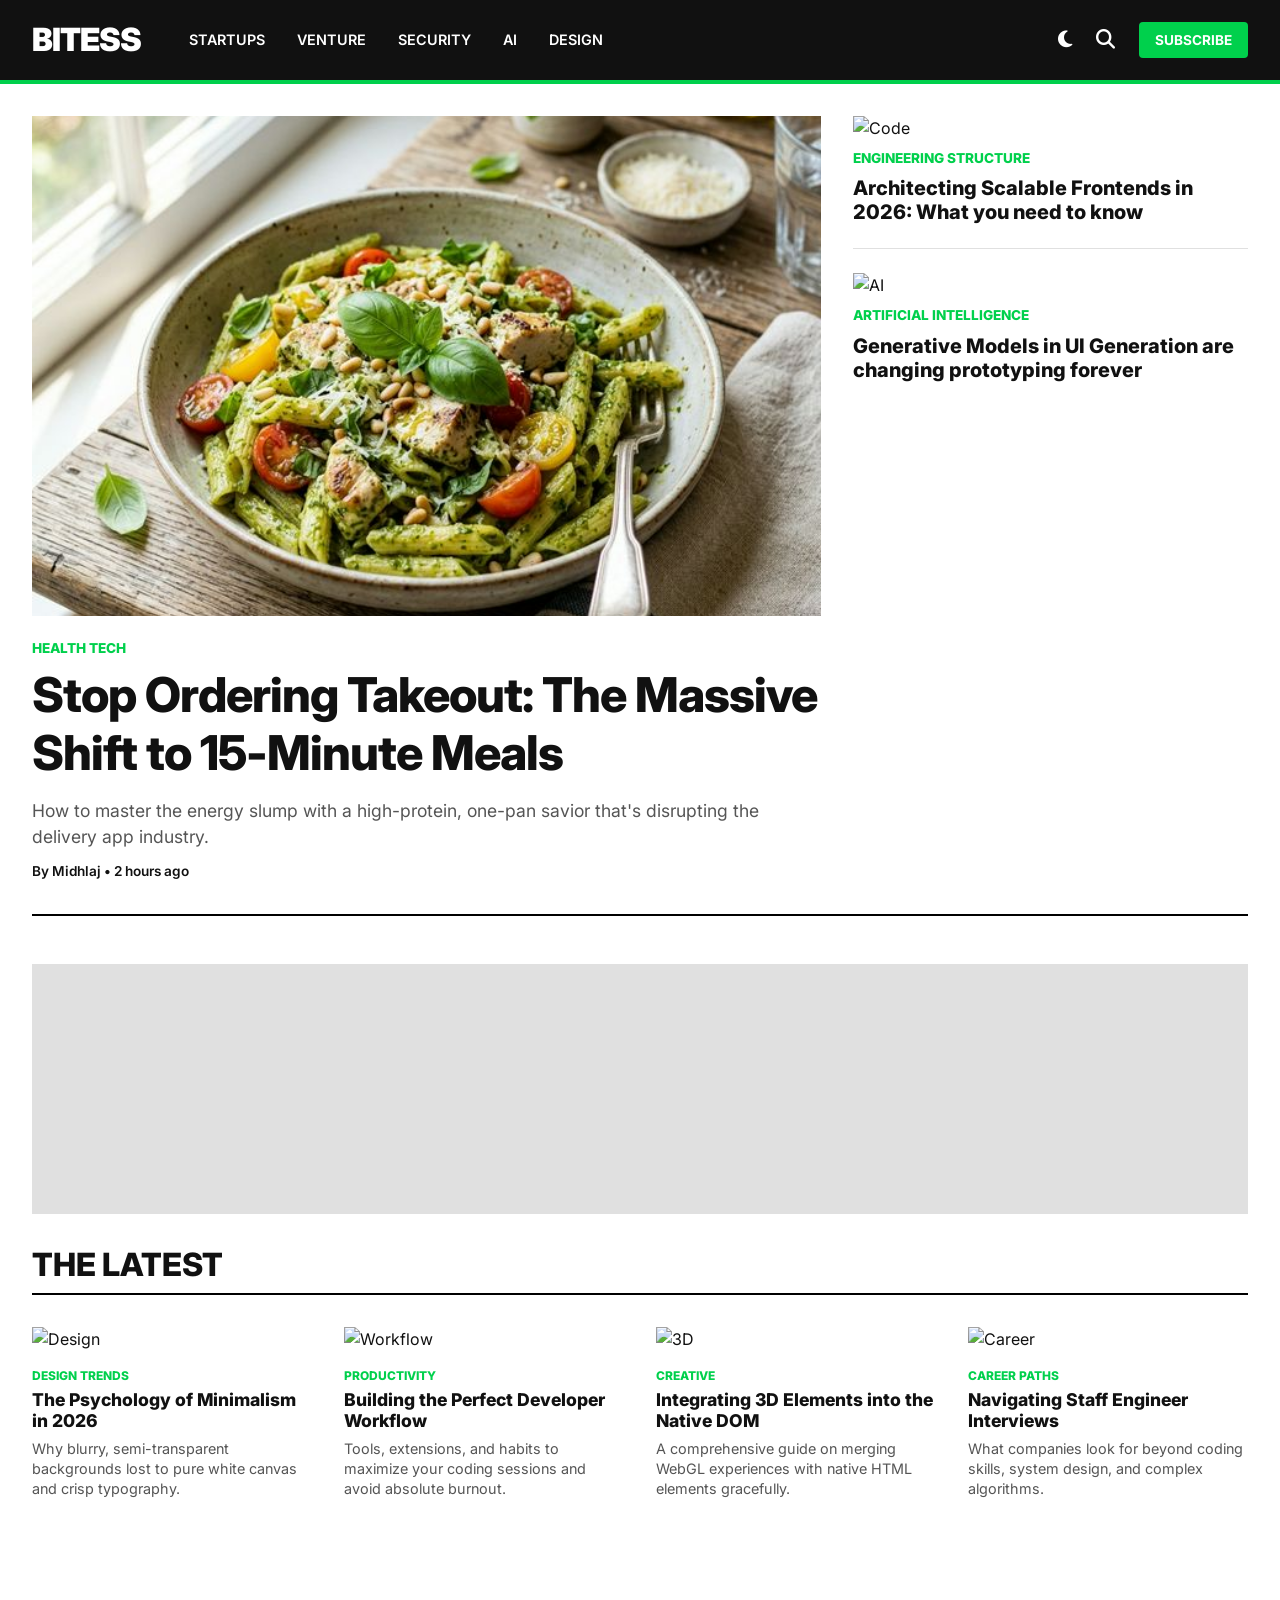
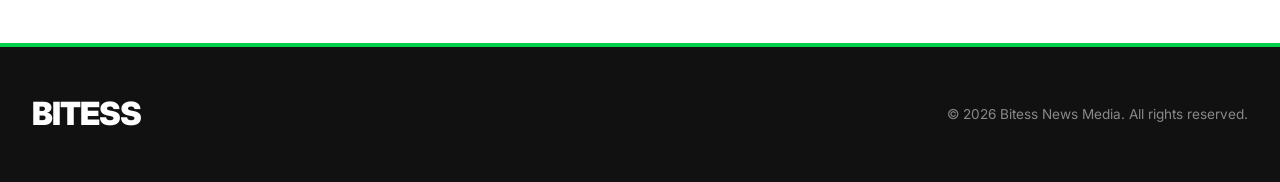
==== commit f017d739: "Execute high-traffic TechCrunch magazine redesign" ====
--- a/index.html
+++ b/index.html
@@ -4,145 +4,133 @@
     <meta charset="UTF-8">
     <meta name="viewport" content="width=device-width, initial-scale=1.0">
     <meta name="description" content="A visually stunning modern blog exploring tech, design, and beyond.">
-    <meta property="og:title" content="Bitess | Home">
-    <meta property="og:description" content="A visually stunning modern blog exploring tech, design, and beyond.">
+    <meta property="og:title" content="Bitess | Breaking Tech & Design News">
+    <meta property="og:description" content="The absolute forefront of technology, startups, and design patterns.">
     <meta property="og:image" content="https://images.unsplash.com/photo-1498050108023-c5249f4df085?auto=format&fit=crop&w=1200&q=80">
     <meta property="og:url" content="https://midhlajsha.github.io/blog-website-design/index.html">
     <meta name="twitter:card" content="summary_large_image">
     <link rel="canonical" href="https://midhlajsha.github.io/blog-website-design/index.html">
-    <title>Bitess | Home</title>
+    <title>Bitess | Tech & Startups</title>
     
-    <!-- Fonts: Inter (UI) & Lora (Reading) -->
-    <link href="https://fonts.googleapis.com/css2?family=Inter:wght@400;500;600;700&family=Lora:ital,wght@0,400;0,600;0,700;1,400&display=swap" rel="stylesheet">
-    
-    <!-- Google AdSense Placeholder -->
+    <link href="https://fonts.googleapis.com/css2?family=Inter:wght@400;500;600;800;900&display=swap" rel="stylesheet">
     <script async src="https://pagead2.googlesyndication.com/pagead/js/adsbygoogle.js?client=332-722-9307" crossorigin="anonymous"></script>
-    
-    <!-- Font Awesome -->
     <link rel="stylesheet" href="https://cdnjs.cloudflare.com/ajax/libs/font-awesome/6.4.0/css/all.min.css">
     <link rel="stylesheet" href="styles.css">
 </head>
 <body>
-    <nav>
-        <div class="nav-left">
-            <a href="index.html" class="logo">Bitess</a>
-            <div class="search-bar">
-                <i class="fas fa-search" style="color: var(--text-muted); font-size: 0.9rem;"></i>
-                <input type="text" placeholder="Search">
+    <header class="main-header">
+        <div class="nav-container">
+            <div style="display: flex; gap: 3rem; align-items: center;">
+                <a href="index.html" class="logo">BITESS</a>
+                <nav class="main-nav-links">
+                    <a href="#">Startups</a>
+                    <a href="#">Venture</a>
+                    <a href="#">Security</a>
+                    <a href="#">AI</a>
+                    <a href="#">Design</a>
+                </nav>
+            </div>
+            <div class="nav-toggles">
+                <button id="theme-toggle" aria-label="Toggle Theme"><i class="fas fa-moon"></i></button>
+                <i class="fas fa-search" style="font-size: 1.2rem; cursor: pointer;"></i>
+                <a href="#" style="background: var(--accent); color: white; padding: 0.5rem 1rem; border-radius: 4px; font-weight: bold; font-size: 0.85rem;">SUBSCRIBE</a>
             </div>
         </div>
-        <div class="nav-right nav-links">
-            <a href="#" class="write-btn"><i class="far fa-edit"></i> Write</a>
-            <button id="theme-toggle" aria-label="Toggle Theme">
-                <i class="fas fa-moon"></i>
-            </button>
-            <img src="https://images.unsplash.com/photo-1599566150163-29194dcaad36?auto=format&fit=crop&w=100&q=80" alt="Avatar" class="author-tiny-avatar" style="cursor: pointer;">
+    </header>
+
+    <div class="page-container">
+        <!-- Hero Section -->
+        <section class="hero-section">
+            <article class="hero-main">
+                <a href="pesto-chicken-pasta.html">
+                    <img src="assets/pesto.png" alt="Pesto Chicken Pasta">
+                    <div class="hero-main-content">
+                        <span class="hero-tag">Health Tech</span>
+                        <h1 class="hero-title">Stop Ordering Takeout: The Massive Shift to 15-Minute Meals</h1>
+                        <p style="color: var(--text-muted); font-size: 1.1rem; line-height: 1.5; margin-bottom: 0.5rem;">How to master the energy slump with a high-protein, one-pan savior that's disrupting the delivery app industry.</p>
+                        <span style="font-size: 0.85rem; font-weight: 600;">By Midhlaj &bull; 2 hours ago</span>
+                    </div>
+                </a>
+            </article>
+
+            <aside class="hero-side">
+                <article class="side-article">
+                    <a href="post.html">
+                        <img src="https://images.unsplash.com/photo-1498050108023-c5249f4df085?auto=format&fit=crop&w=600&q=80" alt="Code">
+                        <span class="hero-tag" style="margin-top: 0.5rem;">Engineering structure</span>
+                        <h3>Architecting Scalable Frontends in 2026: What you need to know</h3>
+                    </a>
+                </article>
+                <article class="side-article">
+                    <a href="post.html">
+                        <img src="https://images.unsplash.com/photo-1550745165-9bc0b252726f?auto=format&fit=crop&w=600&q=80" alt="AI">
+                        <span class="hero-tag" style="margin-top: 0.5rem;">Artificial Intelligence</span>
+                        <h3>Generative Models in UI Generation are changing prototyping forever</h3>
+                    </a>
+                </article>
+            </aside>
+        </section>
+
+        <!-- In-Feed Ad Unit -->
+        <div class="ad-container">
+            <ins class="adsbygoogle"
+                 style="display:inline-block;width:728px;height:90px"
+                 data-ad-client="332-722-9307"
+                 data-ad-slot="XXXXXXXXXX"></ins>
+            <script>(adsbygoogle = window.adsbygoogle || []).push({});</script>
+            <p style="position: absolute; top: 5px; right: 5px; font-size: 0.6rem;">ADVERTISEMENT</p>
         </div>
-    </nav>
 
-    <div class="layout-wrapper">
-        <!-- Main Feed (Left) -->
-        <main class="main-feed">
-            <!-- Google AdSense Ad Unit -->
-            <div style="text-align: center; margin-bottom: 3rem;" class="fade-up">
-                <ins class="adsbygoogle"
-                     style="display:block"
-                     data-ad-client="332-722-9307"
-                     data-ad-slot="XXXXXXXXXX"
-                     data-ad-format="auto"
-                     data-full-width-responsive="true"></ins>
-                <script>
-                     (adsbygoogle = window.adsbygoogle || []).push({});
-                </script>
-            </div>
+        <!-- Latest News Grid -->
+        <div class="grid-header">
+            <h2>The Latest</h2>
+        </div>
+        
+        <div class="article-grid">
+            <article class="grid-article">
+                <a href="post.html">
+                    <img src="https://images.unsplash.com/photo-1558655146-d09347e92766?auto=format&fit=crop&w=400&q=80" alt="Design">
+                    <span class="hero-tag">Design Trends</span>
+                    <h3>The Psychology of Minimalism in 2026</h3>
+                    <p>Why blurry, semi-transparent backgrounds lost to pure white canvas and crisp typography.</p>
+                </a>
+            </article>
 
-            <!-- New Article -->
-            <a href="pesto-chicken-pasta.html" class="feed-card fade-up">
-                <div class="card-content">
-                    <div class="card-author-row">
-                        <img src="https://images.unsplash.com/photo-1599566150163-29194dcaad36?auto=format&fit=crop&w=100&q=80" alt="Midhlaj" class="author-tiny-avatar">
-                        <span>Midhlaj in Food & Health</span>
-                    </div>
-                    <h2 class="card-title">Stop Ordering Takeout: The 15-Minute Pesto Chicken Pasta</h2>
-                    <p class="card-excerpt">How to master the "post-office" energy slump with a high-protein, one-pan savior.</p>
-                    <div class="card-footer">
-                        <span>Mar 23 &bull; 4 min read</span>
-                        <i class="far fa-bookmark" style="font-size: 1.1rem;"></i>
-                    </div>
-                </div>
-                <img src="assets/pesto.png" alt="Pesto Pasta" class="card-thumb">
-            </a>
+            <article class="grid-article">
+                <a href="post.html">
+                    <img src="https://images.unsplash.com/photo-1510915228340-29c85a43dcfe?auto=format&fit=crop&w=400&q=80" alt="Workflow">
+                    <span class="hero-tag">Productivity</span>
+                    <h3>Building the Perfect Developer Workflow</h3>
+                    <p>Tools, extensions, and habits to maximize your coding sessions and avoid absolute burnout.</p>
+                </a>
+            </article>
 
-            <!-- Article 1 -->
-            <a href="post.html" class="feed-card fade-up">
-                <div class="card-content">
-                    <div class="card-author-row">
-                        <img src="https://images.unsplash.com/photo-1599566150163-29194dcaad36?auto=format&fit=crop&w=100&q=80" alt="Midhlaj" class="author-tiny-avatar">
-                        <span>Midhlaj in Engineering</span>
-                    </div>
-                    <h2 class="card-title">Architecting Scalable Frontends in 2026</h2>
-                    <p class="card-excerpt">Discover new patterns for managing massive component trees and global state securely without the historical bloat.</p>
-                    <div class="card-footer">
-                        <span>Mar 23 &bull; 5 min read</span>
-                        <i class="far fa-bookmark" style="font-size: 1.1rem;"></i>
-                    </div>
-                </div>
-                <img src="https://images.unsplash.com/photo-1498050108023-c5249f4df085?auto=format&fit=crop&w=400&q=80" alt="Code" class="card-thumb">
-            </a>
+            <article class="grid-article">
+                <a href="post.html">
+                    <img src="https://images.unsplash.com/photo-1618005182384-a83a8bd57fbe?auto=format&fit=crop&w=400&q=80" alt="3D">
+                    <span class="hero-tag">Creative</span>
+                    <h3>Integrating 3D Elements into the Native DOM</h3>
+                    <p>A comprehensive guide on merging WebGL experiences with native HTML elements gracefully.</p>
+                </a>
+            </article>
 
-            <!-- Article 2 -->
-            <a href="post.html" class="feed-card fade-up">
-                <div class="card-content">
-                    <div class="card-author-row">
-                        <img src="https://images.unsplash.com/photo-1599566150163-29194dcaad36?auto=format&fit=crop&w=100&q=80" alt="Midhlaj" class="author-tiny-avatar">
-                        <span>Midhlaj in Design</span>
-                    </div>
-                    <h2 class="card-title">The Psychology of Minimalism in 2026</h2>
-                    <p class="card-excerpt">Why blurry, semi-transparent backgrounds lost to pure white canvas and crisp typography.</p>
-                    <div class="card-footer">
-                        <span>Mar 18 &bull; 8 min read</span>
-                        <i class="far fa-bookmark" style="font-size: 1.1rem;"></i>
-                    </div>
-                </div>
-                <img src="https://images.unsplash.com/photo-1558655146-d09347e92766?auto=format&fit=crop&w=400&q=80" alt="Design" class="card-thumb">
-            </a>
+            <article class="grid-article">
+                <a href="post.html">
+                    <img src="https://images.unsplash.com/photo-1454165804606-c3d57bc86b40?auto=format&fit=crop&w=400&q=80" alt="Career">
+                    <span class="hero-tag">Career Paths</span>
+                    <h3>Navigating Staff Engineer Interviews</h3>
+                    <p>What companies look for beyond coding skills, system design, and complex algorithms.</p>
+                </a>
+            </article>
+        </div>
+    </div>
 
-            <!-- Article 3 -->
-            <a href="post.html" class="feed-card fade-up">
-                <div class="card-content">
-                    <div class="card-author-row">
-                        <img src="https://images.unsplash.com/photo-1599566150163-29194dcaad36?auto=format&fit=crop&w=100&q=80" alt="Midhlaj" class="author-tiny-avatar">
-                        <span>Midhlaj in AI & Tech</span>
-                    </div>
-                    <h2 class="card-title">Generative Models in UI Generation</h2>
-                    <p class="card-excerpt">How LLMs with explicit design capabilities are natively changing frontend prototyping inside the editor.</p>
-                    <div class="card-footer">
-                        <span>Mar 10 &bull; 12 min read</span>
-                        <i class="far fa-bookmark" style="font-size: 1.1rem;"></i>
-                    </div>
-                </div>
-                <img src="https://images.unsplash.com/photo-1550745165-9bc0b252726f?auto=format&fit=crop&w=400&q=80" alt="AI" class="card-thumb">
-            </a>
-        </main>
-
-        <!-- Sidebar (Right) -->
-        <aside class="sidebar fade-up">
-            <h3>Discover more of what matters to you</h3>
-            <div class="topics-cloud">
-                <a href="#" class="topic-tag">Programming</a>
-                <a href="#" class="topic-tag">Data Science</a>
-                <a href="#" class="topic-tag">Technology</a>
-                <a href="#" class="topic-tag">Self Improvement</a>
-                <a href="#" class="topic-tag">Writing</a>
-                <a href="#" class="topic-tag">Relationships</a>
-                <a href="#" class="topic-tag">Machine Learning</a>
-            </div>
-            
-            <div style="margin-top: 3rem; border-top: 1px solid var(--border-color); padding-top: 1.5rem; color: var(--text-muted); font-size: 0.85rem;">
-                <p>&copy; 2026 Bitess. A clean place to read and write.</p>
-            </div>
-        </aside>
-    </div>
+    <footer style="background: var(--header-bg); color: var(--header-text); padding: 3rem 2rem; border-top: 4px solid var(--accent); margin-top: 4rem;">
+        <div class="page-container" style="display: flex; justify-content: space-between; align-items: center; padding: 0;">
+            <h2 class="logo">BITESS</h2>
+            <p style="font-size: 0.85rem; color: #888;">&copy; 2026 Bitess News Media. All rights reserved.</p>
+        </div>
+    </footer>
 
     <script src="script.js"></script>
 </body>
--- a/styles.css
+++ b/styles.css
@@ -1,20 +1,25 @@
 :root {
   --bg-color: #ffffff;
-  --text-main: #242424;
-  --text-muted: #6B6B6B;
-  --border-color: #f2f2f2;
-  --accent: #1A8917; /* Medium Green */
-  --accent-hover: #156d12;
-  --font-ui: 'Inter', -apple-system, BlinkMacSystemFont, "Segoe UI", Roboto, Helvetica, Arial, sans-serif;
-  --font-reading: 'Lora', source-serif-pro, Georgia, Cambria, "Times New Roman", Times, serif;
+  --text-main: #111111;
+  --text-muted: #555555;
+  --border-color: #e0e0e0;
+  --border-strong: #000000;
+  --accent: #00d04c; /* TechCrunch vibrant green styling */
+  --accent-hover: #00a53b;
+  --header-bg: #111111;
+  --header-text: #ffffff;
+  
+  --font-ui: 'Inter', -apple-system, sans-serif;
+  --font-heading: 'Inter', -apple-system, sans-serif;
 }
 
 [data-theme="dark"] {
   --bg-color: #121212;
-  --text-main: #rgba(255, 255, 255, 0.9);
-  --text-muted: #b3b3b3;
-  --border-color: #2F2F2F;
-  --accent: #1A8917;
+  --text-main: #f5f5f5;
+  --text-muted: #aaaaaa;
+  --border-color: #333333;
+  --border-strong: #444444;
+  --header-bg: #0a0a0a;
 }
 
 * {
@@ -29,304 +34,336 @@
   color: var(--text-main);
   line-height: 1.5;
   -webkit-font-smoothing: antialiased;
-  transition: background-color 0.2s ease, color 0.2s ease;
-}
-
-/* Typography Utilities */
-h1, h2, h3, h4, .serif-text {
-  font-family: var(--font-reading);
-}
-
-/* Nav */
-nav {
+}
+
+h1, h2, h3, h4, h5 {
+  font-family: var(--font-heading);
+  font-weight: 800;
+  line-height: 1.2;
+}
+
+a {
+  color: inherit;
+  text-decoration: none;
+}
+
+/* Header & Nav */
+header.main-header {
+  background: var(--header-bg);
+  color: var(--header-text);
+  border-bottom: 4px solid var(--accent);
+  position: sticky;
+  top: 0;
+  z-index: 1000;
+}
+
+.nav-container {
+  max-width: 1400px;
+  margin: 0 auto;
   display: flex;
   justify-content: space-between;
   align-items: center;
   padding: 1rem 2rem;
-  border-bottom: 1px solid var(--border-color);
-  background: var(--bg-color);
-  position: sticky;
-  top: 0;
-  z-index: 1000;
-}
-
-.nav-left {
-  display: flex;
+}
+
+.logo {
+  font-size: 2rem;
+  font-weight: 900;
+  text-transform: uppercase;
+  letter-spacing: -1px;
+}
+
+.main-nav-links {
+  display: flex;
+  gap: 2rem;
+  font-weight: 600;
+  text-transform: uppercase;
+  font-size: 0.9rem;
+}
+
+.main-nav-links a:hover {
+  color: var(--accent);
+}
+
+.nav-toggles {
+  display: flex;
+  gap: 1.5rem;
   align-items: center;
-  gap: 1.5rem;
-}
-
-.logo {
-  font-family: var(--font-reading);
-  font-weight: 700;
-  font-size: 1.75rem;
-  color: var(--text-main);
-  text-decoration: none;
-  letter-spacing: -0.05em;
-}
-
-.search-bar {
-  display: flex;
-  align-items: center;
-  background: #f9f9f9;
-  border-radius: 20px;
-  padding: 0.5rem 1rem;
-}
-[data-theme="dark"] .search-bar { background: #2F2F2F; }
-
-.search-bar input {
-  border: none;
-  background: transparent;
-  outline: none;
-  font-family: var(--font-ui);
-  margin-left: 0.5rem;
-  color: var(--text-main);
-}
-
-.nav-right {
-  display: flex;
-  align-items: center;
-  gap: 1.5rem;
-}
-
-.nav-links a {
-  text-decoration: none;
-  color: var(--text-muted);
-  font-size: 0.9rem;
-}
-
-.write-btn {
-  display: flex;
-  align-items: center;
-  gap: 0.4rem;
-  color: var(--text-muted);
-  text-decoration: none;
-  font-size: 0.9rem;
 }
 
 #theme-toggle {
-  background: none; border: none; font-size: 1.2rem; color: var(--text-muted); cursor: pointer;
-}
-
-/* Homepage Layout */
-.layout-wrapper {
-  max-width: 1336px;
+  background: none; border: none; color: var(--header-text); cursor: pointer; font-size: 1.2rem;
+}
+#theme-toggle:hover { color: var(--accent); }
+
+/* Global Container */
+.page-container {
+  max-width: 1400px;
   margin: 0 auto;
-  display: flex;
-  padding: 2.5rem 2rem;
-  gap: 3rem;
-}
-
-.main-feed {
-  flex: 1;
-  max-width: 728px;
-  border-right: 1px solid var(--border-color);
-  padding-right: 3rem;
-}
-
-.sidebar {
-  width: 336px;
-  position: sticky;
-  top: 80px;
-  height: max-content;
-}
-
-/* Feed Cards */
-.feed-card {
-  display: flex;
-  align-items: center;
+  padding: 2rem;
+}
+
+/* Homepage: Featured Hero */
+.hero-section {
+  display: flex;
   gap: 2rem;
   margin-bottom: 3rem;
-  text-decoration: none;
-  color: inherit;
-}
-
-.card-content {
+  padding-bottom: 2rem;
+  border-bottom: 2px solid var(--border-strong);
+}
+
+.hero-main {
+  flex: 2;
+  position: relative;
+}
+
+.hero-main img {
+  width: 100%;
+  height: 500px;
+  object-fit: cover;
+}
+
+.hero-main-content {
+  margin-top: 1rem;
+}
+
+.hero-tag {
+  color: var(--accent);
+  font-weight: 800;
+  text-transform: uppercase;
+  font-size: 0.85rem;
+  display: block;
+  margin-bottom: 0.5rem;
+}
+
+.hero-title {
+  font-size: 3rem;
+  margin-bottom: 1rem;
+  letter-spacing: -1px;
+}
+
+.hero-title:hover {
+  text-decoration: underline;
+}
+
+.hero-side {
   flex: 1;
   display: flex;
   flex-direction: column;
-  justify-content: center;
-}
-
-.card-author-row {
-  display: flex;
-  align-items: center;
-  gap: 0.5rem;
+  gap: 1.5rem;
+}
+
+.side-article {
+  display: flex;
+  flex-direction: column;
+  gap: 0.75rem;
+  padding-bottom: 1.5rem;
+  border-bottom: 1px solid var(--border-color);
+}
+.side-article:last-child { border-bottom: none; }
+
+.side-article img {
+  width: 100%;
+  height: 180px;
+  object-fit: cover;
+}
+
+.side-article h3 {
+  font-size: 1.25rem;
+}
+.side-article h3:hover { color: var(--accent); }
+
+
+/* Homepage: Dense Grid */
+.grid-header {
+  display: flex;
+  justify-content: space-between;
+  align-items: flex-end;
+  border-bottom: 2px solid var(--border-strong);
+  padding-bottom: 0.5rem;
+  margin-bottom: 2rem;
+}
+
+.grid-header h2 {
+  font-size: 2rem;
+  text-transform: uppercase;
+}
+
+.article-grid {
+  display: grid;
+  grid-template-columns: repeat(4, 1fr);
+  gap: 2rem;
+  margin-bottom: 3rem;
+}
+
+.grid-article {
+  display: flex;
+  flex-direction: column;
+}
+
+.grid-article img {
+  width: 100%;
+  height: 160px;
+  object-fit: cover;
+  margin-bottom: 1rem;
+}
+
+.grid-article .hero-tag { font-size: 0.75rem; margin-bottom: 0.25rem; }
+
+.grid-article h3 {
+  font-size: 1.1rem;
   margin-bottom: 0.5rem;
-  font-size: 0.85rem;
-}
-
-.author-tiny-avatar {
-  width: 24px;
-  height: 24px;
-  border-radius: 50%;
-}
-
-.card-title {
-  font-family: var(--font-reading);
-  font-size: 1.5rem;
-  font-weight: 800;
-  line-height: 1.25;
-  margin-bottom: 0.5rem;
-}
-
-.card-excerpt {
-  font-family: var(--font-reading);
-  font-size: 1rem;
+}
+.grid-article h3:hover { color: var(--accent); }
+
+.grid-article p {
+  font-size: 0.9rem;
   color: var(--text-muted);
   line-height: 1.4;
+  flex-grow: 1;
+}
+
+/* Article Page Layout */
+.article-layout {
+  display: flex;
+  gap: 4rem;
+  margin-top: 2rem;
+}
+
+.article-main {
+  flex: 3;
+  max-width: 800px;
+}
+
+.article-sidebar {
+  flex: 1;
+  border-left: 1px solid var(--border-color);
+  padding-left: 2rem;
+}
+
+/* Article Typography */
+.article-main-title {
+  font-size: 3.5rem;
+  letter-spacing: -1.5px;
   margin-bottom: 1rem;
-  display: -webkit-box;
-  -webkit-line-clamp: 2;
-  -webkit-box-orient: vertical;
-  overflow: hidden;
-}
-
-.card-footer {
-  display: flex;
-  justify-content: space-between;
-  align-items: center;
-  font-size: 0.85rem;
+  line-height: 1.1;
+}
+
+.article-main-subtitle {
+  font-size: 1.5rem;
   color: var(--text-muted);
-}
-
-.card-thumb {
-  width: 160px;
-  height: 112px;
-  object-fit: cover;
-  border-radius: 2px;
-}
-
-/* Sidebar Styling */
-.sidebar h3 {
-  font-size: 1rem;
-  font-weight: 600;
-  margin-bottom: 1rem;
-}
-
-.topics-cloud {
-  display: flex;
-  flex-wrap: wrap;
-  gap: 0.5rem;
-}
-
-.topic-tag {
-  background: var(--border-color);
-  padding: 0.5rem 1rem;
-  border-radius: 20px;
-  text-decoration: none;
-  color: var(--text-main);
-  font-size: 0.85rem;
-}
-
-/* Article Reading Page */
-.article-wrapper {
-  max-width: 680px;
-  margin: 4rem auto;
-  padding: 0 1.5rem;
-}
-
-.article-title {
-  font-family: var(--font-reading);
-  font-size: 2.75rem;
-  font-weight: 700;
-  line-height: 1.25;
-  margin-bottom: 1rem;
-  color: var(--text-main);
-}
-
-.article-subtitle {
-  font-family: var(--font-reading);
-  font-size: 1.35rem;
-  color: var(--text-muted);
-  line-height: 1.4;
   margin-bottom: 2rem;
-}
-
-.article-author-card {
+  font-weight: 400;
+}
+
+.article-meta-bar {
   display: flex;
   align-items: center;
   gap: 1rem;
-  margin-bottom: 2rem;
-}
-
-.article-author-avatar {
-  width: 44px;
-  height: 44px;
-  border-radius: 50%;
-}
-
-.author-meta {
-  display: flex;
-  flex-direction: column;
-}
-
-.author-name {
-  font-weight: 500;
-  font-size: 1rem;
-}
-
-.author-details {
-  font-size: 0.85rem;
-  color: var(--text-muted);
-}
-
-.article-stats-bar {
+  padding: 1rem 0;
   border-top: 1px solid var(--border-color);
   border-bottom: 1px solid var(--border-color);
-  padding: 1rem 0;
-  display: flex;
-  justify-content: space-between;
-  color: var(--text-muted);
+  margin-bottom: 2rem;
   font-size: 0.9rem;
-  margin-bottom: 3rem;
+  font-weight: 600;
+  text-transform: uppercase;
+}
+
+.article-meta-bar img {
+  width: 40px;
+  height: 40px;
+  border-radius: 50%;
+}
+
+.article-hero-img {
+  width: 100%;
+  max-height: 600px;
+  object-fit: cover;
+  margin-bottom: 2rem;
 }
 
 .article-body {
-  font-family: var(--font-reading);
-  font-size: 1.25rem;
-  line-height: 1.7;
+  font-size: 1.15rem;
+  line-height: 1.8;
   color: var(--text-main);
 }
 
-.article-body p {
-  margin-bottom: 1.5rem;
-}
-
-.article-body h2 {
-  font-size: 1.5rem;
-  font-weight: 700;
-  margin-top: 3rem;
-  margin-bottom: 1rem;
-}
-
-.article-body img {
-  width: 100%;
-  margin: 3rem 0;
-}
-
+.article-body p { margin-bottom: 1.5rem; }
+.article-body h2 { font-size: 1.75rem; margin: 3rem 0 1rem; text-transform: uppercase; }
+.article-body img { width: 100%; margin: 2rem 0; }
 .article-body blockquote {
-  font-family: var(--font-reading);
-  font-style: italic;
-  font-size: 1.5rem;
-  border-left: 3px solid var(--text-main);
+  font-size: 1.35rem;
+  font-weight: 600;
+  border-left: 4px solid var(--accent);
   padding-left: 1.5rem;
   margin: 2rem 0;
+}
+
+/* Sidebar Utilities */
+.sidebar-widget { margin-bottom: 3rem; }
+.sidebar-widget h4 {
+  font-size: 1.25rem;
+  text-transform: uppercase;
+  border-bottom: 2px solid var(--border-strong);
+  padding-bottom: 0.5rem;
+  margin-bottom: 1rem;
+}
+
+.trending-list {
+  list-style: none;
+  counter-reset: trending-counter;
+}
+
+.trending-list li {
+  position: relative;
+  padding-left: 2.5rem;
+  margin-bottom: 1.5rem;
+}
+
+.trending-list li::before {
+  counter-increment: trending-counter;
+  content: counter(trending-counter);
+  position: absolute;
+  left: 0;
+  top: 0;
+  font-size: 2rem;
+  font-weight: 900;
   color: var(--text-muted);
-}
-
-/* Animations */
-.fade-up {
-  opacity: 0;
-  transform: translateY(10px);
-  transition: opacity 0.5s ease, transform 0.5s ease;
-}
-.fade-up.visible { opacity: 1; transform: translateY(0); }
-
-@media (max-width: 900px) {
-  .layout-wrapper { flex-direction: column; }
-  .main-feed { border-right: none; padding-right: 0; }
-  .sidebar { display: none; }
-  .card-thumb { width: 100px; height: 100px; }
-  .article-title { font-size: 2rem; }
-}
+  line-height: 1;
+  opacity: 0.3;
+}
+
+.trending-list a {
+  font-weight: 700;
+  font-size: 1rem;
+  line-height: 1.3;
+}
+.trending-list a:hover { color: var(--accent); }
+
+/* Ads */
+.ad-container {
+  background: var(--border-color);
+  padding: 1rem;
+  text-align: center;
+  margin: 2rem 0;
+  display: flex;
+  align-items: center;
+  justify-content: center;
+  font-size: 0.8rem;
+  color: var(--text-muted);
+  min-height: 250px;
+}
+
+/* Responsive */
+@media (max-width: 1100px) {
+  .hero-section { flex-direction: column; }
+  .article-grid { grid-template-columns: repeat(2, 1fr); }
+  .article-layout { flex-direction: column; }
+  .article-sidebar { border-left: none; padding-left: 0; border-top: 2px solid var(--border-strong); padding-top: 2rem; }
+}
+
+@media (max-width: 768px) {
+  .main-nav-links { display: none; }
+  .article-grid { grid-template-columns: 1fr; }
+  .article-main-title { font-size: 2.5rem; }
+}
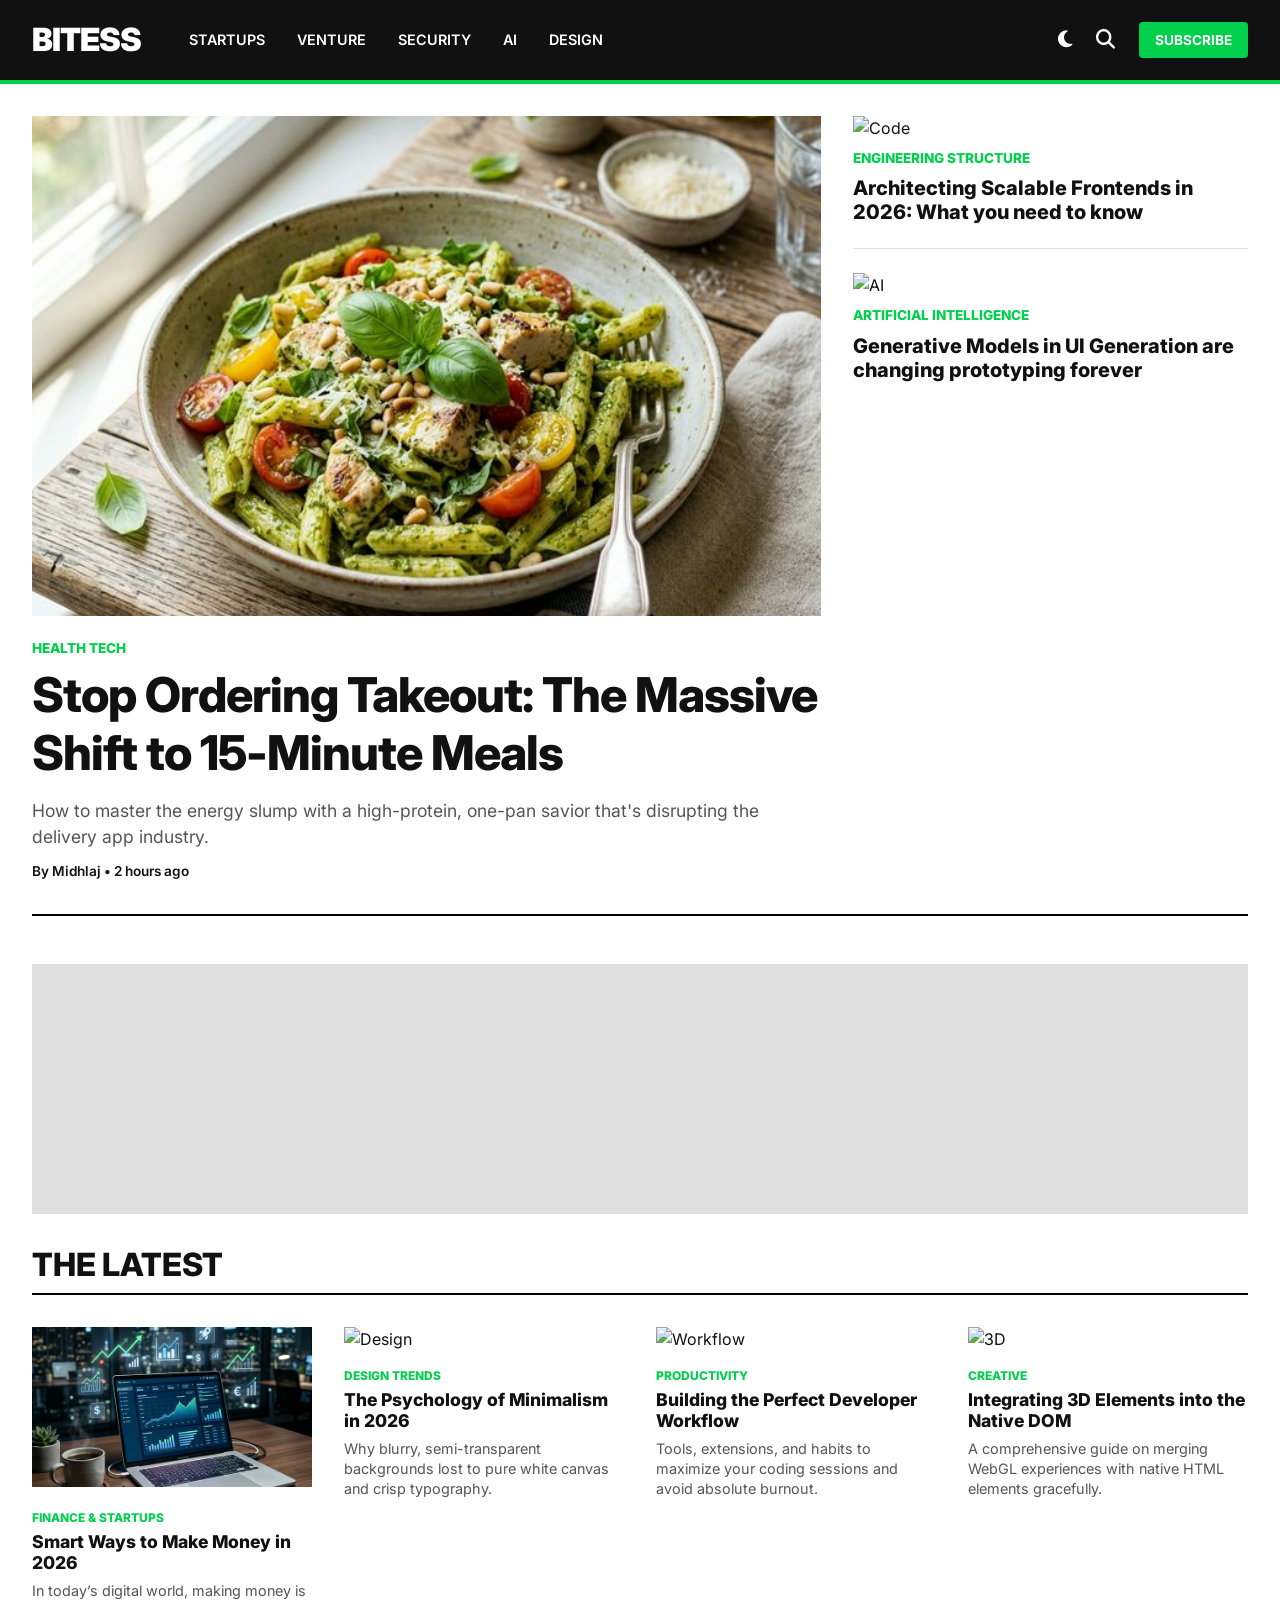
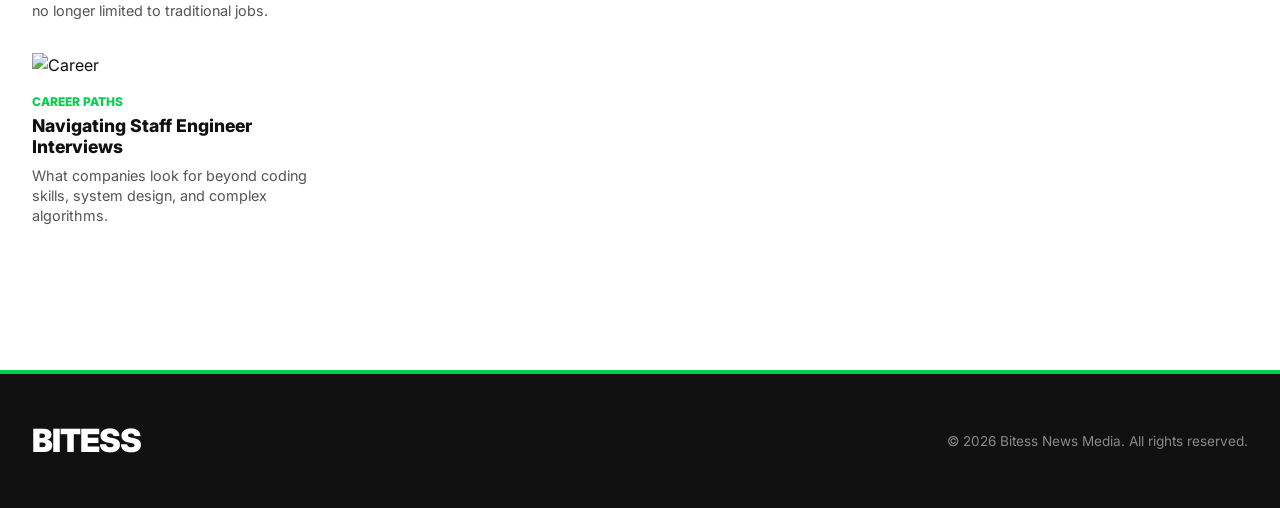
==== commit 9b632d86: "Publish Smart Ways to Make Money article and inject into trending sidebars" ====
--- a/index.html
+++ b/index.html
@@ -88,6 +88,15 @@
         
         <div class="article-grid">
             <article class="grid-article">
+                <a href="make-money-2026.html">
+                    <img src="assets/make_money.png" alt="Make Money">
+                    <span class="hero-tag">Finance & Startups</span>
+                    <h3>Smart Ways to Make Money in 2026</h3>
+                    <p>In today’s digital world, making money is no longer limited to traditional jobs.</p>
+                </a>
+            </article>
+
+            <article class="grid-article">
                 <a href="post.html">
                     <img src="https://images.unsplash.com/photo-1558655146-d09347e92766?auto=format&fit=crop&w=400&q=80" alt="Design">
                     <span class="hero-tag">Design Trends</span>
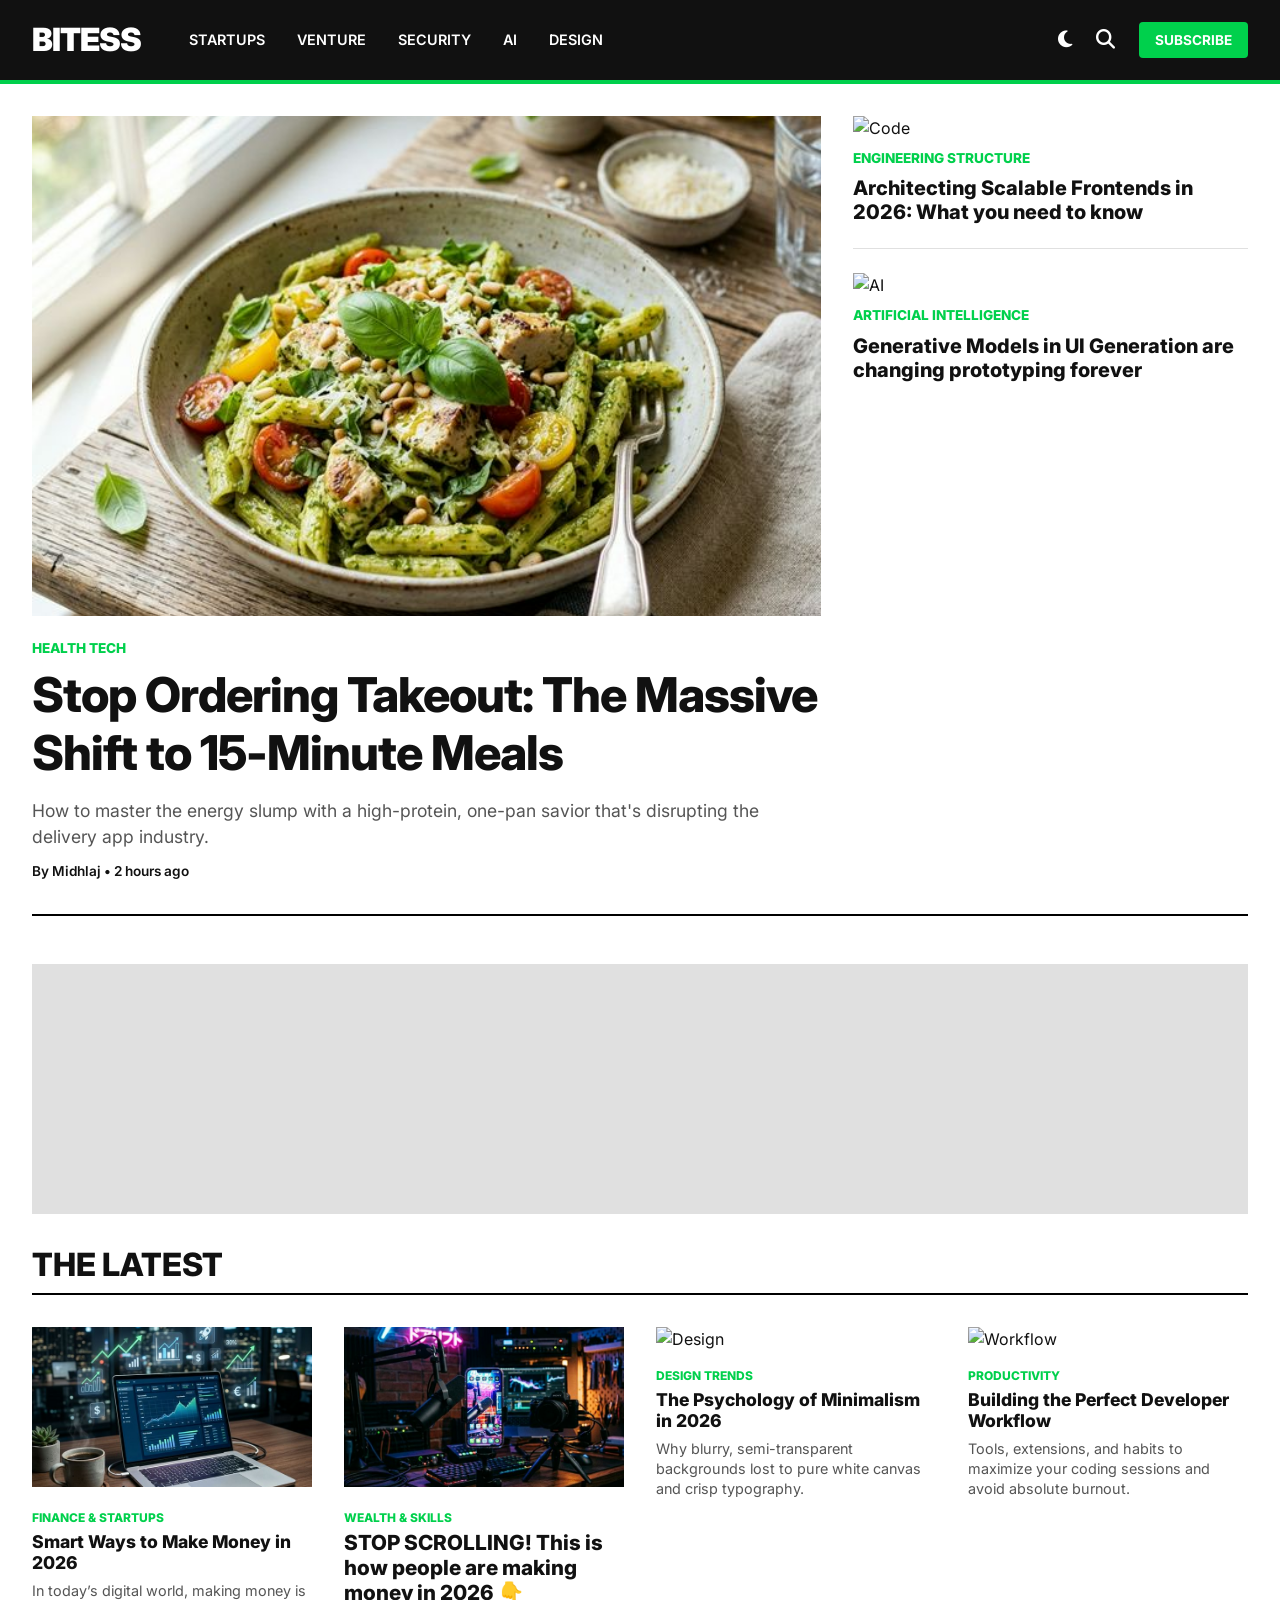
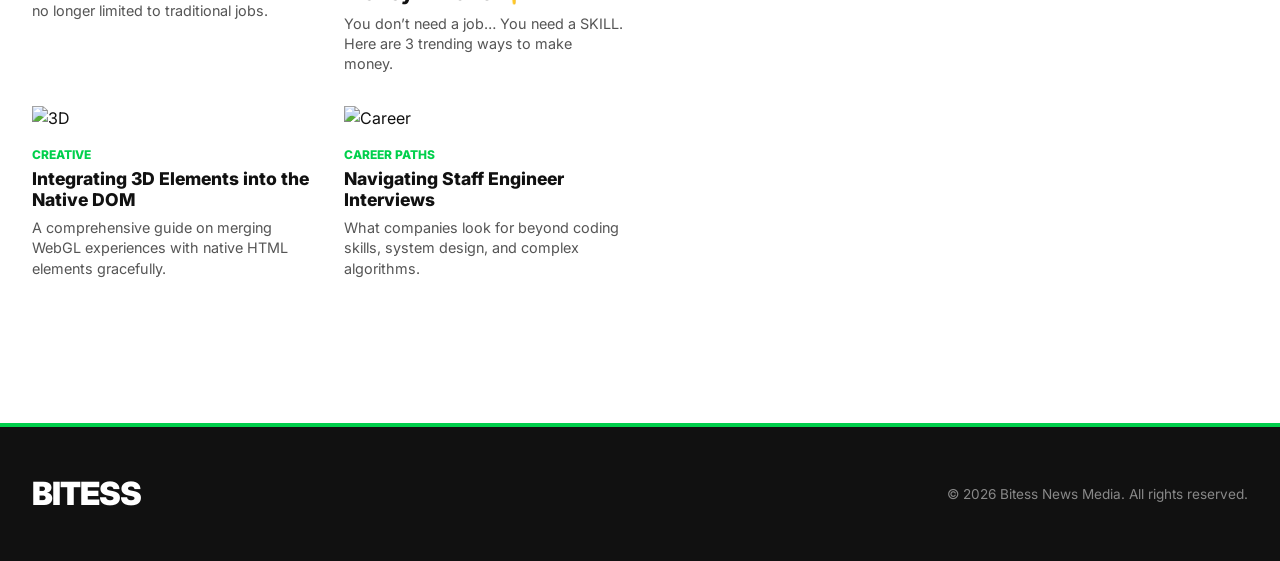
==== commit ba9a11fc: "Publish Stop Scrolling article with cyberpunk aesthetic" ====
--- a/index.html
+++ b/index.html
@@ -97,6 +97,15 @@
             </article>
 
             <article class="grid-article">
+                <a href="stop-scrolling-money-2026.html">
+                    <img src="assets/stop_scrolling.png" alt="Stop Scrolling">
+                    <span class="hero-tag">Wealth & Skills</span>
+                    <h3 style="font-size: 1.3rem;">STOP SCROLLING! This is how people are making money in 2026 👇</h3>
+                    <p>You don’t need a job… You need a SKILL. Here are 3 trending ways to make money.</p>
+                </a>
+            </article>
+
+            <article class="grid-article">
                 <a href="post.html">
                     <img src="https://images.unsplash.com/photo-1558655146-d09347e92766?auto=format&fit=crop&w=400&q=80" alt="Design">
                     <span class="hero-tag">Design Trends</span>
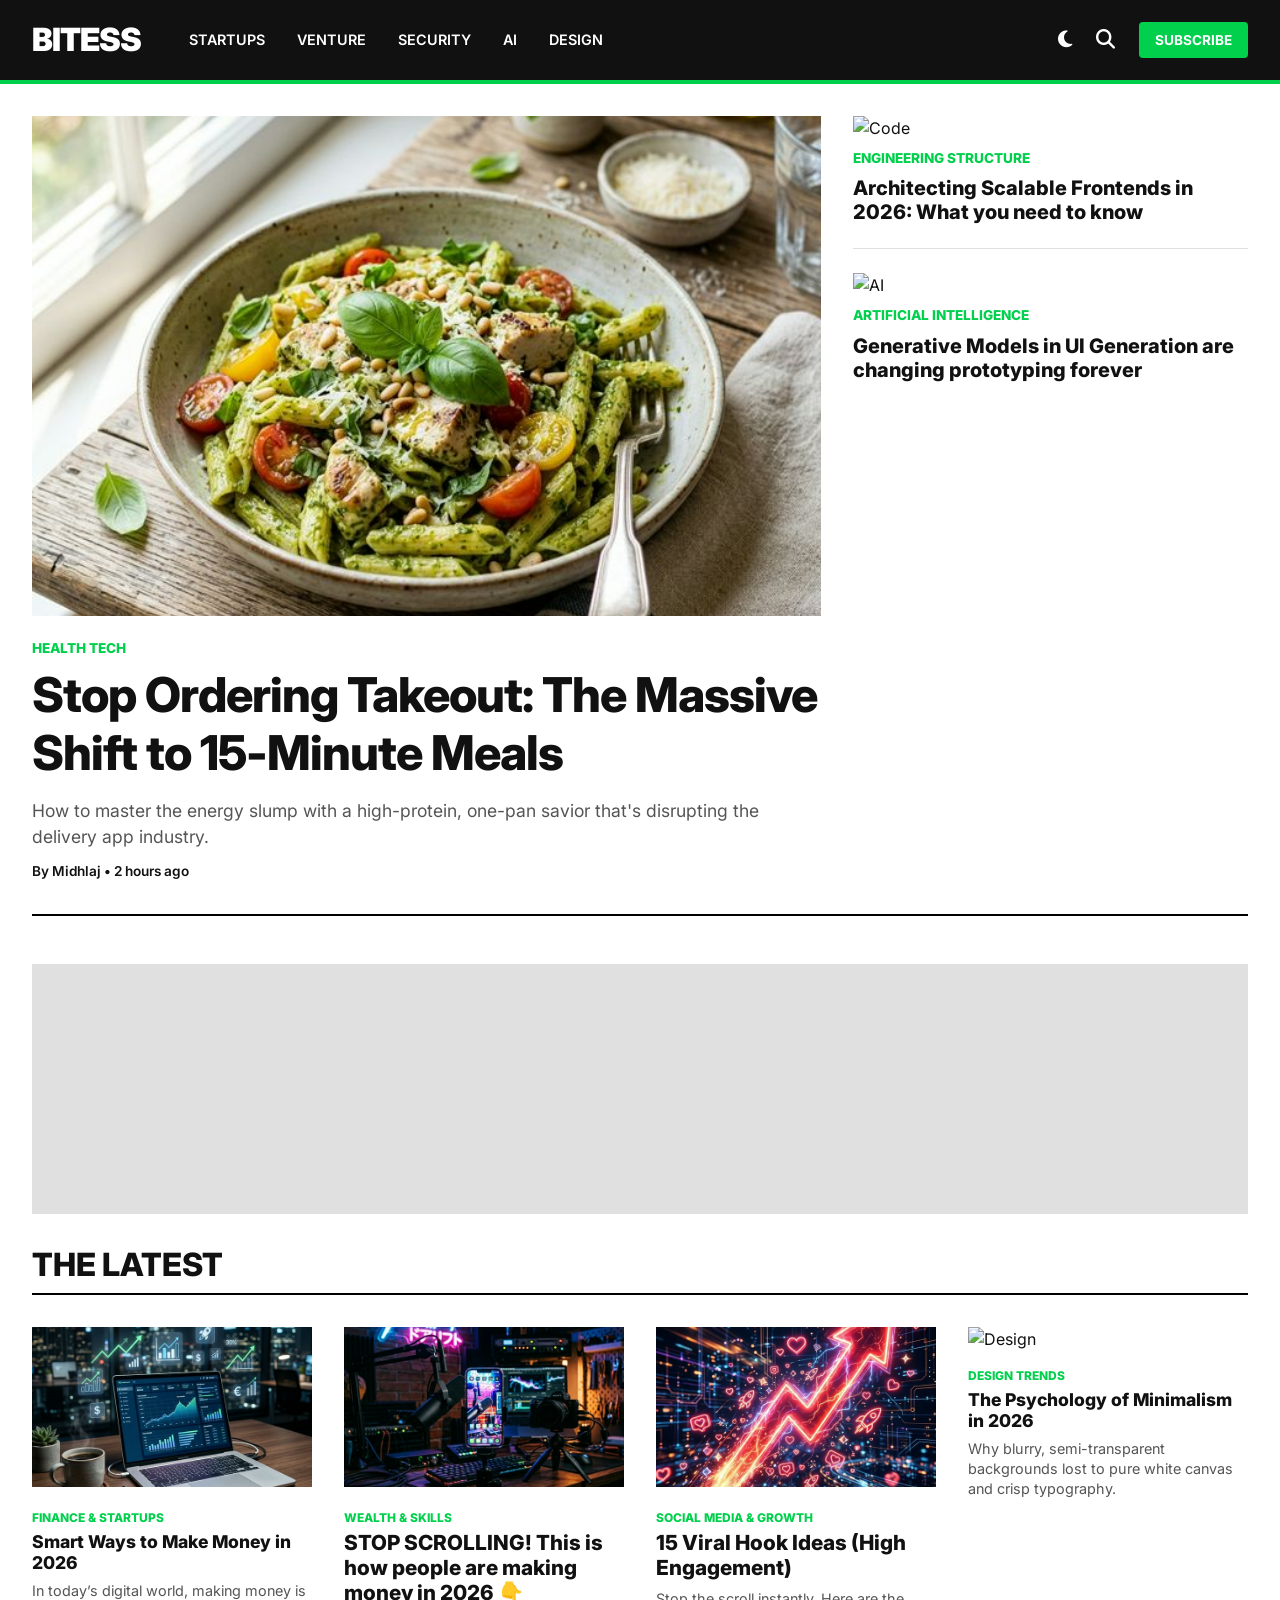
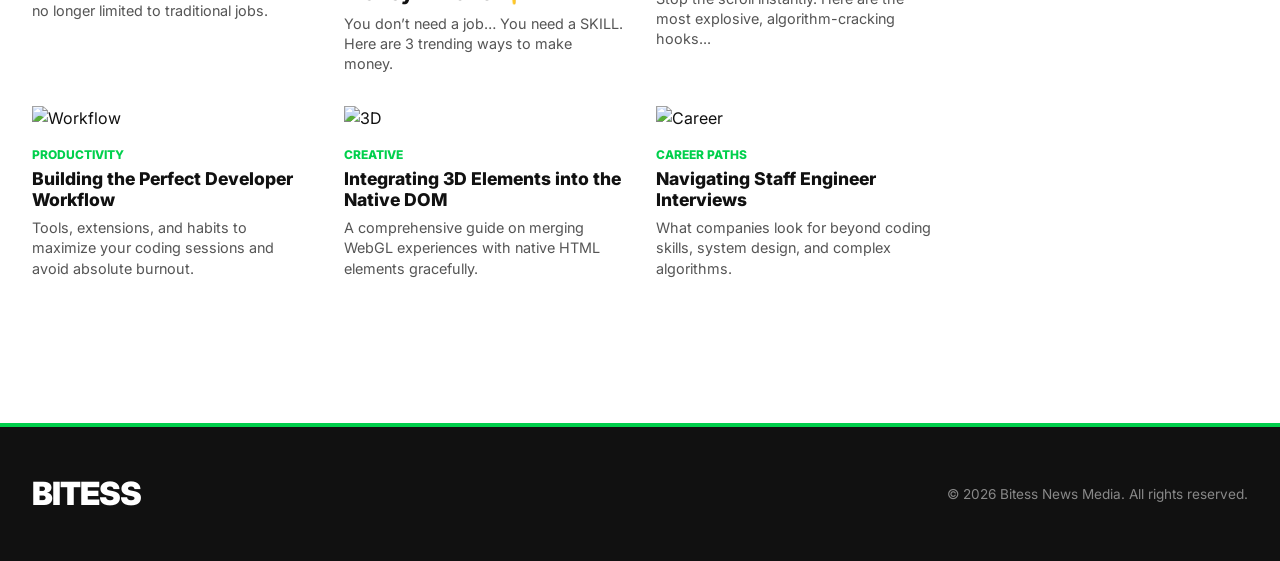
==== commit 3724d5ff: "Publish Viral Hooks listicle with custom neon aesthetic layout" ====
--- a/index.html
+++ b/index.html
@@ -106,6 +106,15 @@
             </article>
 
             <article class="grid-article">
+                <a href="viral-hooks-2026.html">
+                    <img src="assets/viral_hooks.png" alt="Viral Hooks">
+                    <span class="hero-tag">Social Media & Growth</span>
+                    <h3 style="font-size: 1.3rem;">15 Viral Hook Ideas (High Engagement)</h3>
+                    <p>Stop the scroll instantly. Here are the most explosive, algorithm-cracking hooks...</p>
+                </a>
+            </article>
+
+            <article class="grid-article">
                 <a href="post.html">
                     <img src="https://images.unsplash.com/photo-1558655146-d09347e92766?auto=format&fit=crop&w=400&q=80" alt="Design">
                     <span class="hero-tag">Design Trends</span>
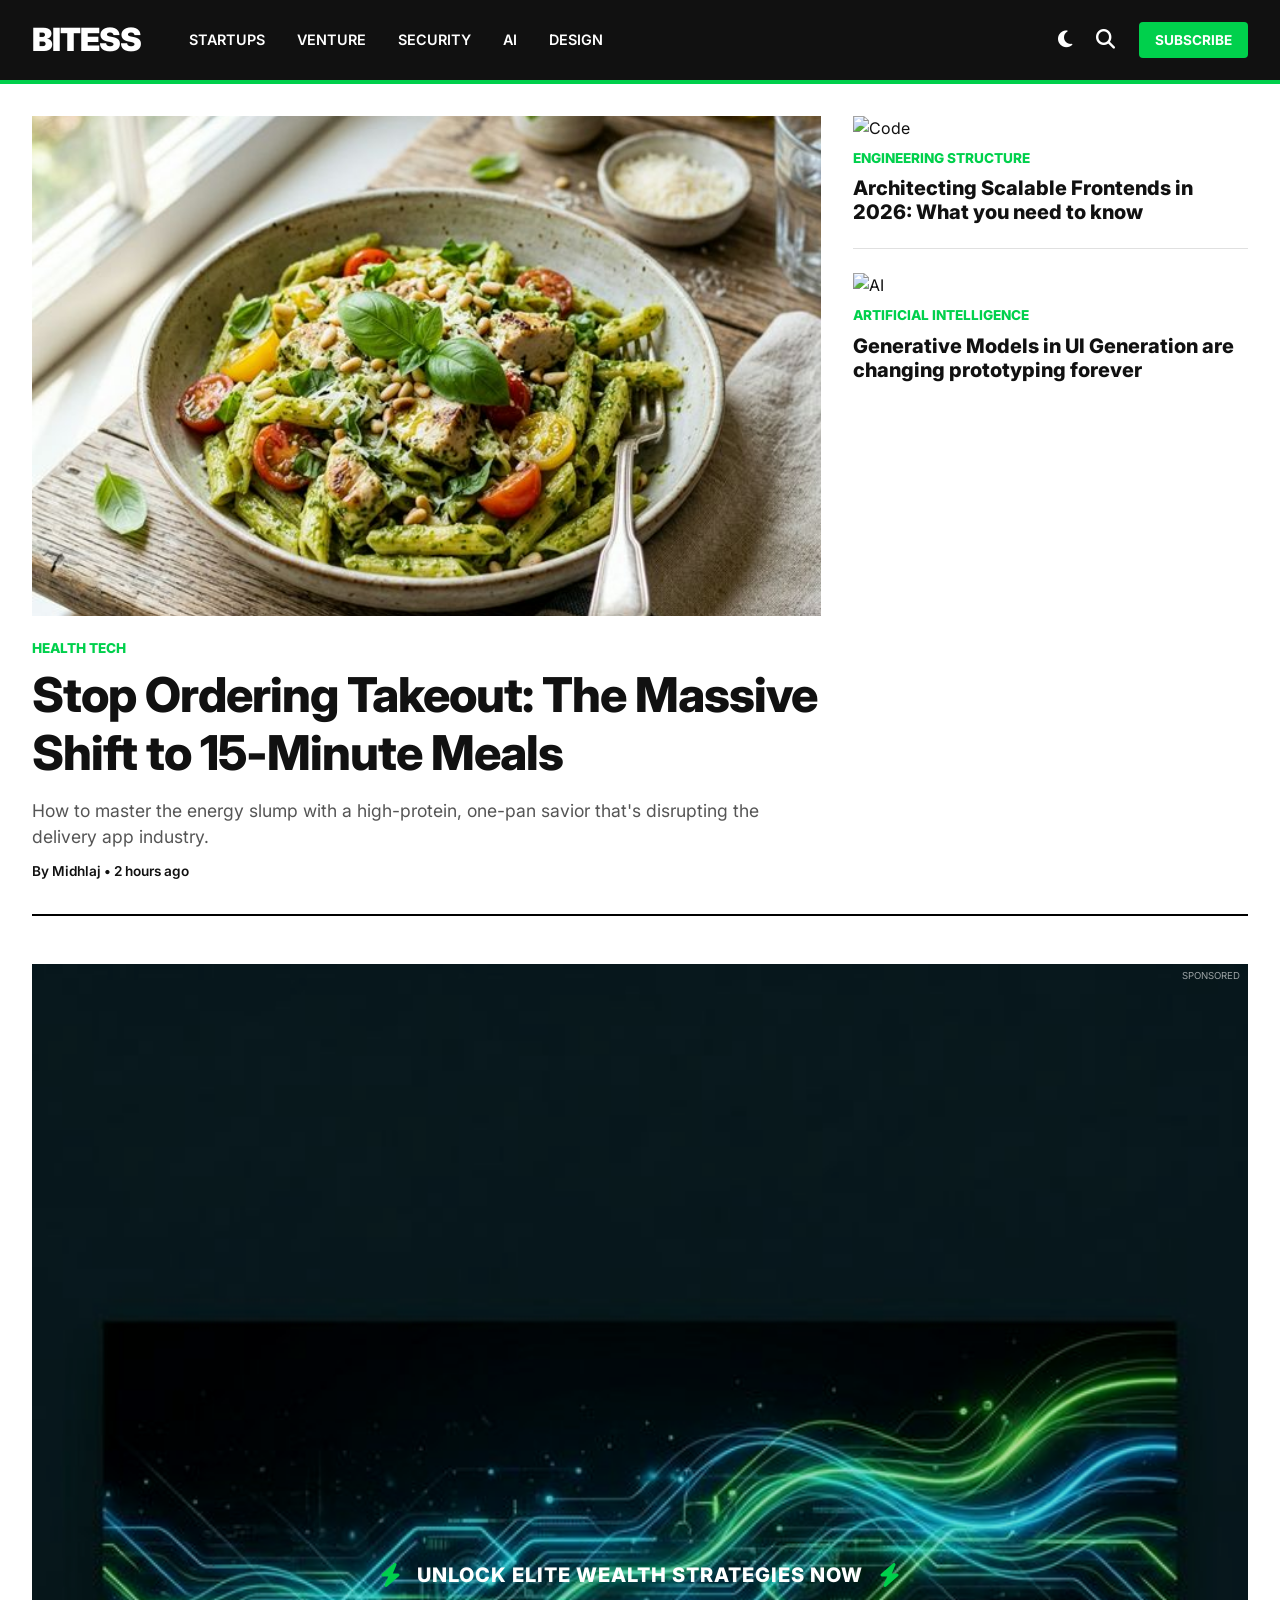
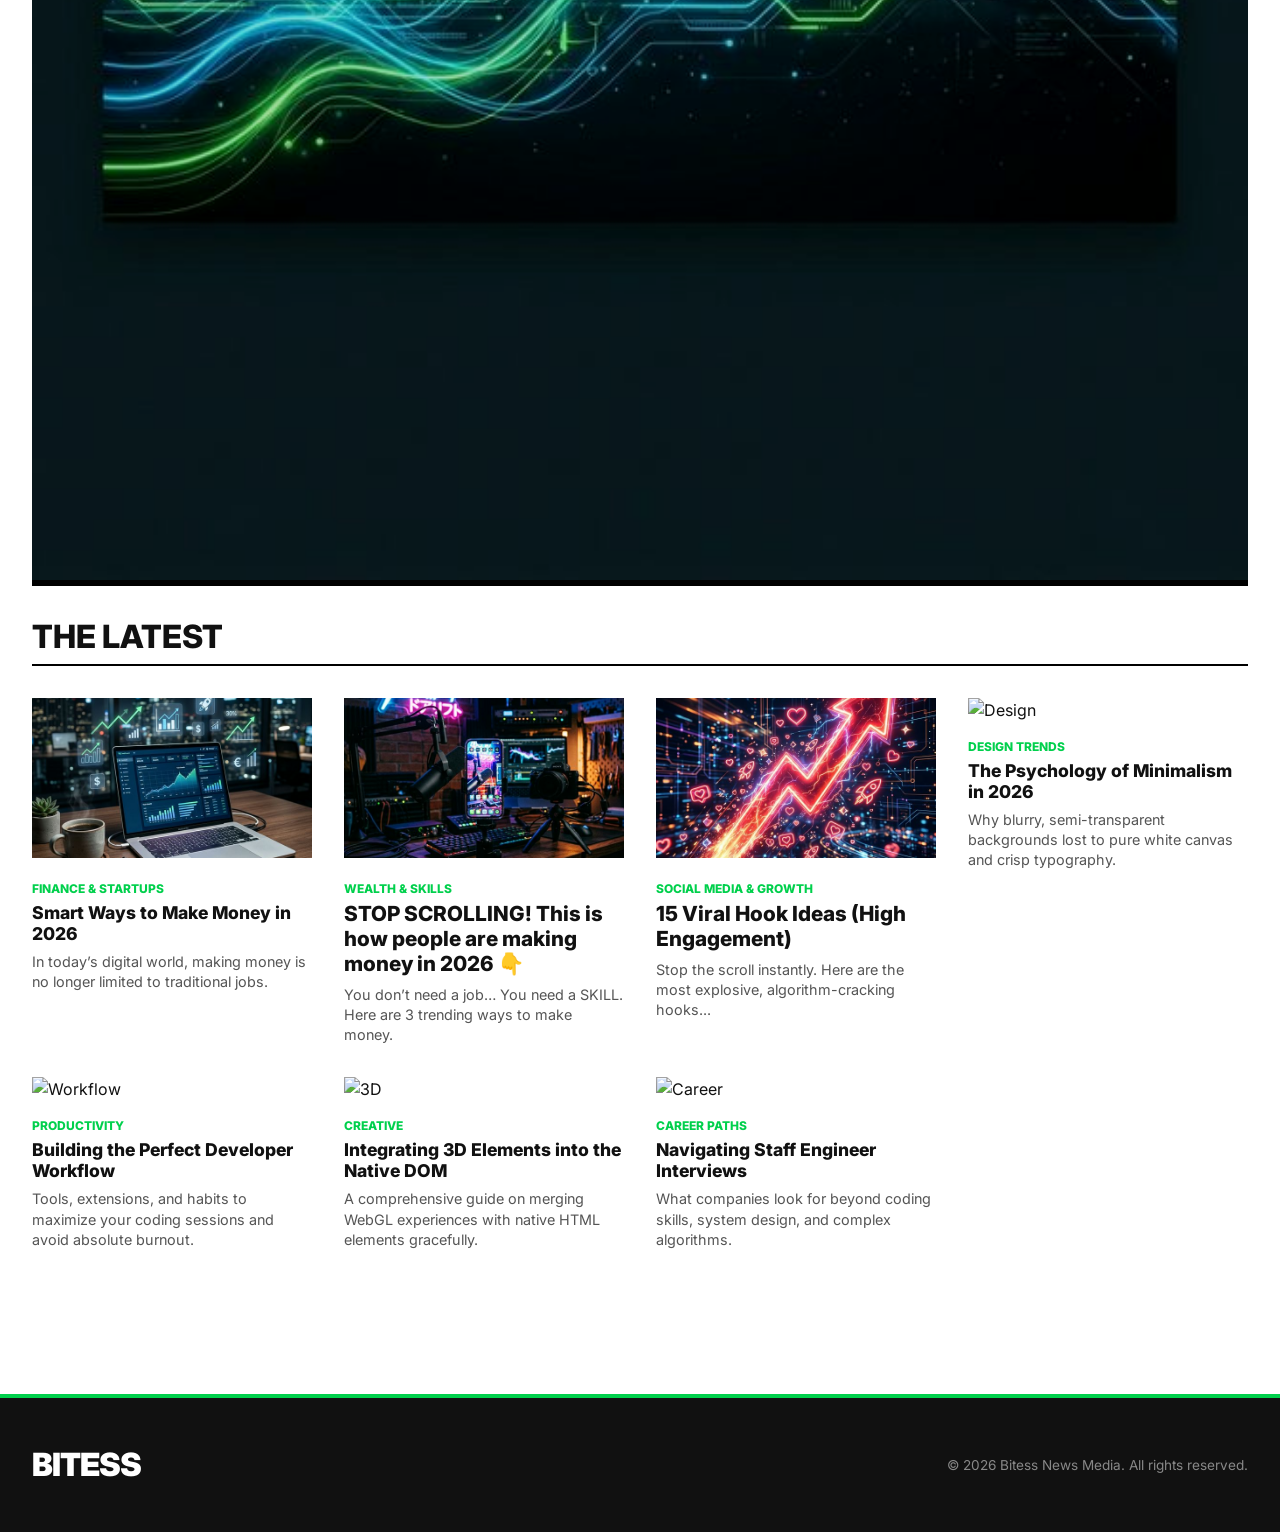
==== commit d2ed22f8: "Replace empty ad slot with in-house promo banner" ====
--- a/index.html
+++ b/index.html
@@ -71,14 +71,17 @@
             </aside>
         </section>
 
-        <!-- In-Feed Ad Unit -->
-        <div class="ad-container">
-            <ins class="adsbygoogle"
-                 style="display:inline-block;width:728px;height:90px"
-                 data-ad-client="332-722-9307"
-                 data-ad-slot="XXXXXXXXXX"></ins>
-            <script>(adsbygoogle = window.adsbygoogle || []).push({});</script>
-            <p style="position: absolute; top: 5px; right: 5px; font-size: 0.6rem;">ADVERTISEMENT</p>
+        <!-- Custom Promotional Banner -->
+        <div class="ad-container" style="padding: 0; display: flex; align-items: center; justify-content: center; background: #000; border: none; overflow: hidden; position: relative;">
+            <a href="make-money-2026.html" style="width: 100%; height: 100%; display: block; text-decoration: none;">
+                <img src="assets/banner.png" alt="Premium Insights Graphic" style="width: 100%; height: 100%; object-fit: cover; opacity: 0.85;">
+                <div style="position: absolute; top: 50%; left: 50%; transform: translate(-50%, -50%); color: white; display: flex; align-items: center; gap: 1rem; width: 100%; justify-content: center;">
+                    <i class="fas fa-bolt" style="color: var(--accent); font-size: 1.5rem;"></i>
+                    <h3 style="margin: 0; font-size: 1.25rem; font-weight: 800; letter-spacing: 1px;">UNLOCK ELITE WEALTH STRATEGIES NOW</h3>
+                    <i class="fas fa-bolt" style="color: var(--accent); font-size: 1.5rem;"></i>
+                </div>
+            </a>
+            <p style="position: absolute; top: 5px; right: 8px; font-size: 0.6rem; color: rgba(255,255,255,0.6);">SPONSORED</p>
         </div>
 
         <!-- Latest News Grid -->
